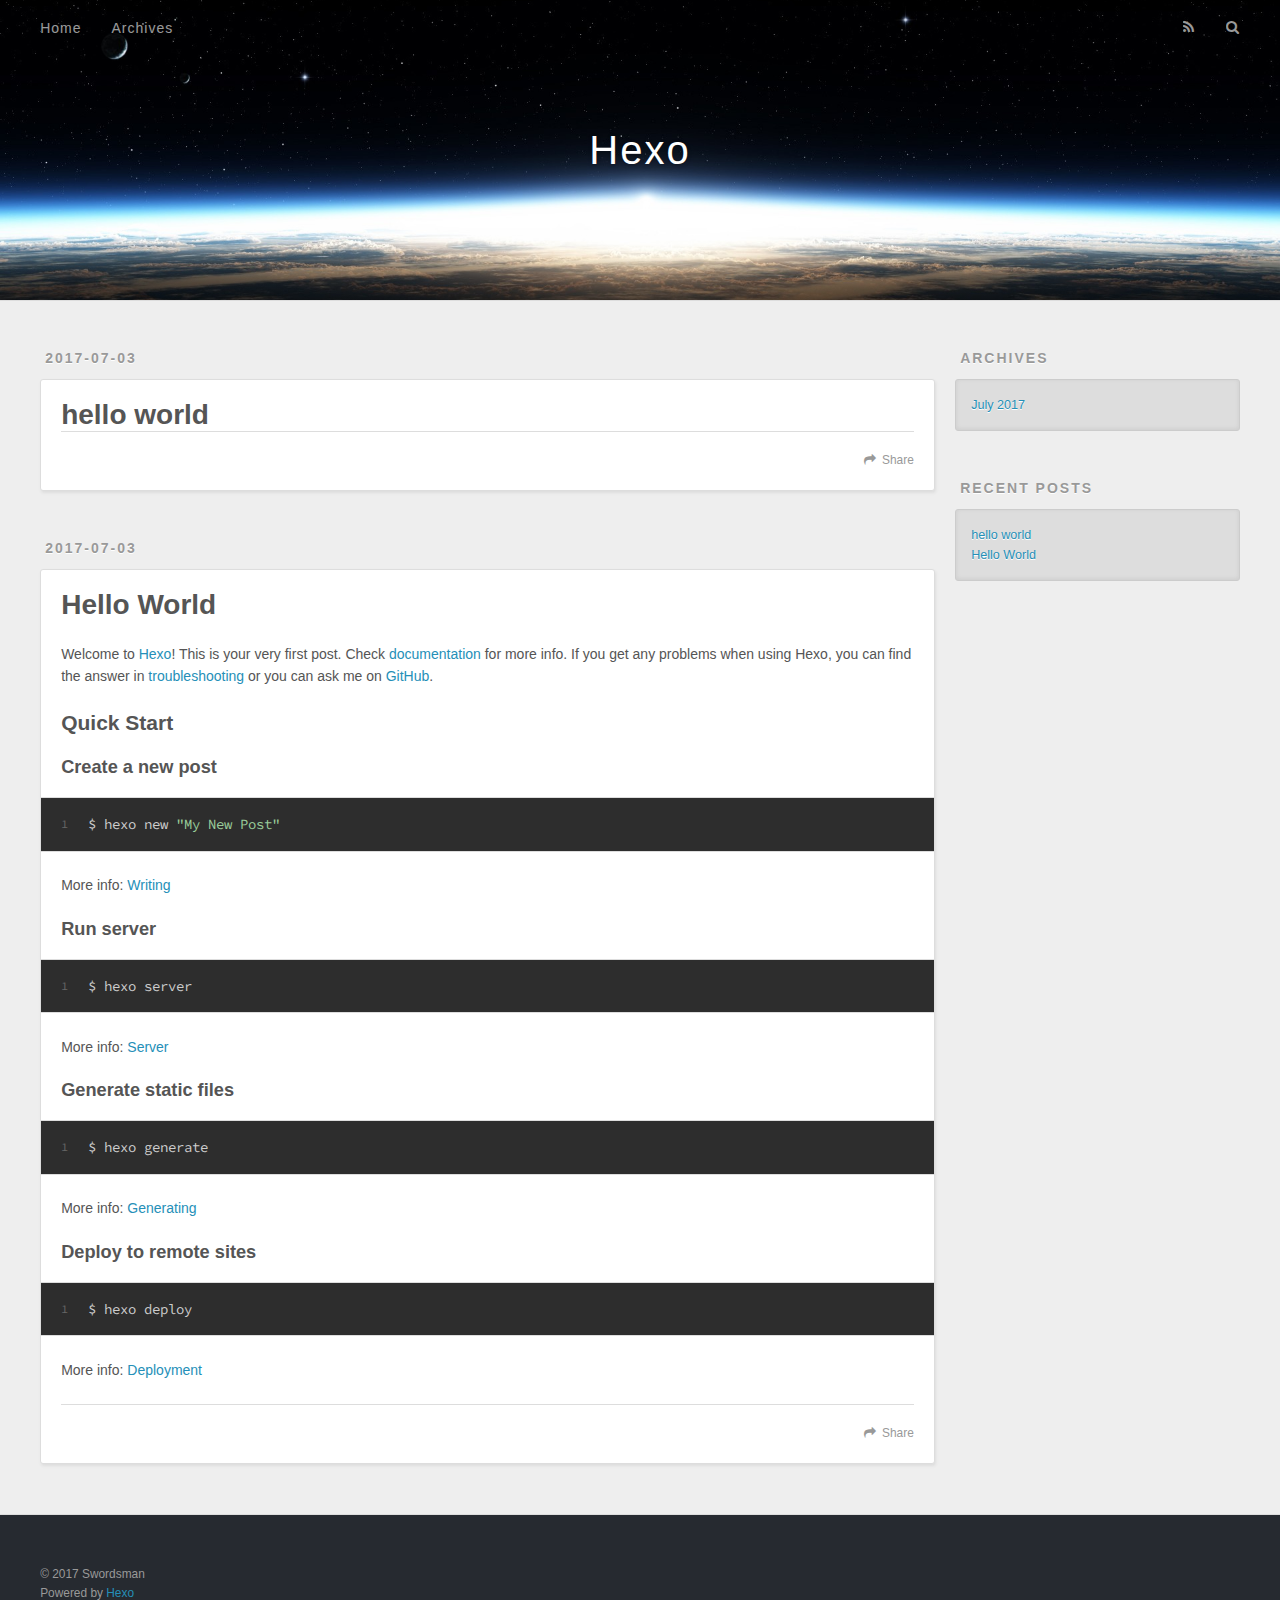
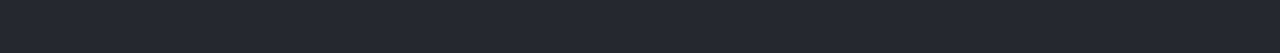
==== index.html @ 57641095 "Site updated: 2017-07-03 12:59:18" ====
<!DOCTYPE html>
<html>
<head>
  <meta charset="utf-8">
  
  <title>Hexo</title>
  <meta name="viewport" content="width=device-width, initial-scale=1, maximum-scale=1">
  <meta property="og:type" content="website">
<meta property="og:title" content="Hexo">
<meta property="og:url" content="http://yoursite.com/index.html">
<meta property="og:site_name" content="Hexo">
<meta name="twitter:card" content="summary">
<meta name="twitter:title" content="Hexo">
  
    <link rel="alternate" href="/atom.xml" title="Hexo" type="application/atom+xml">
  
  
    <link rel="icon" href="/favicon.png">
  
  
    <link href="//fonts.googleapis.com/css?family=Source+Code+Pro" rel="stylesheet" type="text/css">
  
  <link rel="stylesheet" href="/css/style.css">
  

</head>

<body>
  <div id="container">
    <div id="wrap">
      <header id="header">
  <div id="banner"></div>
  <div id="header-outer" class="outer">
    <div id="header-title" class="inner">
      <h1 id="logo-wrap">
        <a href="/" id="logo">Hexo</a>
      </h1>
      
    </div>
    <div id="header-inner" class="inner">
      <nav id="main-nav">
        <a id="main-nav-toggle" class="nav-icon"></a>
        
          <a class="main-nav-link" href="/">Home</a>
        
          <a class="main-nav-link" href="/archives">Archives</a>
        
      </nav>
      <nav id="sub-nav">
        
          <a id="nav-rss-link" class="nav-icon" href="/atom.xml" title="RSS Feed"></a>
        
        <a id="nav-search-btn" class="nav-icon" title="Search"></a>
      </nav>
      <div id="search-form-wrap">
        <form action="//google.com/search" method="get" accept-charset="UTF-8" class="search-form"><input type="search" name="q" class="search-form-input" placeholder="Search"><button type="submit" class="search-form-submit">&#xF002;</button><input type="hidden" name="sitesearch" value="http://yoursite.com"></form>
      </div>
    </div>
  </div>
</header>
      <div class="outer">
        <section id="main">
  
    <article id="post-hello-world-1" class="article article-type-post" itemscope itemprop="blogPost">
  <div class="article-meta">
    <a href="/2017/07/03/hello-world-1/" class="article-date">
  <time datetime="2017-07-03T04:41:06.000Z" itemprop="datePublished">2017-07-03</time>
</a>
    
  </div>
  <div class="article-inner">
    
    
      <header class="article-header">
        
  
    <h1 itemprop="name">
      <a class="article-title" href="/2017/07/03/hello-world-1/">hello world</a>
    </h1>
  

      </header>
    
    <div class="article-entry" itemprop="articleBody">
      
        
      
    </div>
    <footer class="article-footer">
      <a data-url="http://yoursite.com/2017/07/03/hello-world-1/" data-id="cj4nnrji9000148w0uux8le5v" class="article-share-link">Share</a>
      
      
    </footer>
  </div>
  
</article>


  
    <article id="post-hello-world" class="article article-type-post" itemscope itemprop="blogPost">
  <div class="article-meta">
    <a href="/2017/07/03/hello-world/" class="article-date">
  <time datetime="2017-07-03T04:38:51.532Z" itemprop="datePublished">2017-07-03</time>
</a>
    
  </div>
  <div class="article-inner">
    
    
      <header class="article-header">
        
  
    <h1 itemprop="name">
      <a class="article-title" href="/2017/07/03/hello-world/">Hello World</a>
    </h1>
  

      </header>
    
    <div class="article-entry" itemprop="articleBody">
      
        <p>Welcome to <a href="https://hexo.io/" target="_blank" rel="external">Hexo</a>! This is your very first post. Check <a href="https://hexo.io/docs/" target="_blank" rel="external">documentation</a> for more info. If you get any problems when using Hexo, you can find the answer in <a href="https://hexo.io/docs/troubleshooting.html" target="_blank" rel="external">troubleshooting</a> or you can ask me on <a href="https://github.com/hexojs/hexo/issues" target="_blank" rel="external">GitHub</a>.</p>
<h2 id="Quick-Start"><a href="#Quick-Start" class="headerlink" title="Quick Start"></a>Quick Start</h2><h3 id="Create-a-new-post"><a href="#Create-a-new-post" class="headerlink" title="Create a new post"></a>Create a new post</h3><figure class="highlight bash"><table><tr><td class="gutter"><pre><div class="line">1</div></pre></td><td class="code"><pre><div class="line">$ hexo new <span class="string">"My New Post"</span></div></pre></td></tr></table></figure>
<p>More info: <a href="https://hexo.io/docs/writing.html" target="_blank" rel="external">Writing</a></p>
<h3 id="Run-server"><a href="#Run-server" class="headerlink" title="Run server"></a>Run server</h3><figure class="highlight bash"><table><tr><td class="gutter"><pre><div class="line">1</div></pre></td><td class="code"><pre><div class="line">$ hexo server</div></pre></td></tr></table></figure>
<p>More info: <a href="https://hexo.io/docs/server.html" target="_blank" rel="external">Server</a></p>
<h3 id="Generate-static-files"><a href="#Generate-static-files" class="headerlink" title="Generate static files"></a>Generate static files</h3><figure class="highlight bash"><table><tr><td class="gutter"><pre><div class="line">1</div></pre></td><td class="code"><pre><div class="line">$ hexo generate</div></pre></td></tr></table></figure>
<p>More info: <a href="https://hexo.io/docs/generating.html" target="_blank" rel="external">Generating</a></p>
<h3 id="Deploy-to-remote-sites"><a href="#Deploy-to-remote-sites" class="headerlink" title="Deploy to remote sites"></a>Deploy to remote sites</h3><figure class="highlight bash"><table><tr><td class="gutter"><pre><div class="line">1</div></pre></td><td class="code"><pre><div class="line">$ hexo deploy</div></pre></td></tr></table></figure>
<p>More info: <a href="https://hexo.io/docs/deployment.html" target="_blank" rel="external">Deployment</a></p>

      
    </div>
    <footer class="article-footer">
      <a data-url="http://yoursite.com/2017/07/03/hello-world/" data-id="cj4nnrji1000048w0f0qhtyd5" class="article-share-link">Share</a>
      
      
    </footer>
  </div>
  
</article>


  

</section>
        
          <aside id="sidebar">
  
    

  
    

  
    
  
    
  <div class="widget-wrap">
    <h3 class="widget-title">Archives</h3>
    <div class="widget">
      <ul class="archive-list"><li class="archive-list-item"><a class="archive-list-link" href="/archives/2017/07/">July 2017</a></li></ul>
    </div>
  </div>


  
    
  <div class="widget-wrap">
    <h3 class="widget-title">Recent Posts</h3>
    <div class="widget">
      <ul>
        
          <li>
            <a href="/2017/07/03/hello-world-1/">hello world</a>
          </li>
        
          <li>
            <a href="/2017/07/03/hello-world/">Hello World</a>
          </li>
        
      </ul>
    </div>
  </div>

  
</aside>
        
      </div>
      <footer id="footer">
  
  <div class="outer">
    <div id="footer-info" class="inner">
      &copy; 2017 Swordsman<br>
      Powered by <a href="http://hexo.io/" target="_blank">Hexo</a>
    </div>
  </div>
</footer>
    </div>
    <nav id="mobile-nav">
  
    <a href="/" class="mobile-nav-link">Home</a>
  
    <a href="/archives" class="mobile-nav-link">Archives</a>
  
</nav>
    

<script src="//ajax.googleapis.com/ajax/libs/jquery/2.0.3/jquery.min.js"></script>


  <link rel="stylesheet" href="/fancybox/jquery.fancybox.css">
  <script src="/fancybox/jquery.fancybox.pack.js"></script>


<script src="/js/script.js"></script>

  </div>
</body>
</html>
---- css/style.css ----
body {
  width: 100%;
}
body:before,
body:after {
  content: "";
  display: table;
}
body:after {
  clear: both;
}
html,
body,
div,
span,
applet,
object,
iframe,
h1,
h2,
h3,
h4,
h5,
h6,
p,
blockquote,
pre,
a,
abbr,
acronym,
address,
big,
cite,
code,
del,
dfn,
em,
img,
ins,
kbd,
q,
s,
samp,
small,
strike,
strong,
sub,
sup,
tt,
var,
dl,
dt,
dd,
ol,
ul,
li,
fieldset,
form,
label,
legend,
table,
caption,
tbody,
tfoot,
thead,
tr,
th,
td {
  margin: 0;
  padding: 0;
  border: 0;
  outline: 0;
  font-weight: inherit;
  font-style: inherit;
  font-family: inherit;
  font-size: 100%;
  vertical-align: baseline;
}
body {
  line-height: 1;
  color: #000;
  background: #fff;
}
ol,
ul {
  list-style: none;
}
table {
  border-collapse: separate;
  border-spacing: 0;
  vertical-align: middle;
}
caption,
th,
td {
  text-align: left;
  font-weight: normal;
  vertical-align: middle;
}
a img {
  border: none;
}
input,
button {
  margin: 0;
  padding: 0;
}
input::-moz-focus-inner,
button::-moz-focus-inner {
  border: 0;
  padding: 0;
}
@font-face {
  font-family: FontAwesome;
  font-style: normal;
  font-weight: normal;
  src: url("fonts/fontawesome-webfont.eot?v=#4.0.3");
  src: url("fonts/fontawesome-webfont.eot?#iefix&v=#4.0.3") format("embedded-opentype"), url("fonts/fontawesome-webfont.woff?v=#4.0.3") format("woff"), url("fonts/fontawesome-webfont.ttf?v=#4.0.3") format("truetype"), url("fonts/fontawesome-webfont.svg#fontawesomeregular?v=#4.0.3") format("svg");
}
html,
body,
#container {
  height: 100%;
}
body {
  background: #eee;
  font: 14px "Helvetica Neue", Helvetica, Arial, sans-serif;
  -webkit-text-size-adjust: 100%;
}
.outer {
  max-width: 1220px;
  margin: 0 auto;
  padding: 0 20px;
}
.outer:before,
.outer:after {
  content: "";
  display: table;
}
.outer:after {
  clear: both;
}
.inner {
  display: inline;
  float: left;
  width: 98.33333333333333%;
  margin: 0 0.833333333333333%;
}
.left,
.alignleft {
  float: left;
}
.right,
.alignright {
  float: right;
}
.clear {
  clear: both;
}
#container {
  position: relative;
}
.mobile-nav-on {
  overflow: hidden;
}
#wrap {
  height: 100%;
  width: 100%;
  position: absolute;
  top: 0;
  left: 0;
  -webkit-transition: 0.2s ease-out;
  -moz-transition: 0.2s ease-out;
  -ms-transition: 0.2s ease-out;
  transition: 0.2s ease-out;
  z-index: 1;
  background: #eee;
}
.mobile-nav-on #wrap {
  left: 280px;
}
@media screen and (min-width: 768px) {
  #main {
    display: inline;
    float: left;
    width: 73.33333333333333%;
    margin: 0 0.833333333333333%;
  }
}
.article-date,
.article-category-link,
.archive-year,
.widget-title {
  text-decoration: none;
  text-transform: uppercase;
  letter-spacing: 2px;
  color: #999;
  margin-bottom: 1em;
  margin-left: 5px;
  line-height: 1em;
  text-shadow: 0 1px #fff;
  font-weight: bold;
}
.article-inner,
.archive-article-inner {
  background: #fff;
  -webkit-box-shadow: 1px 2px 3px #ddd;
  box-shadow: 1px 2px 3px #ddd;
  border: 1px solid #ddd;
  border-radius: 3px;
}
.article-entry h1,
.widget h1 {
  font-size: 2em;
}
.article-entry h2,
.widget h2 {
  font-size: 1.5em;
}
.article-entry h3,
.widget h3 {
  font-size: 1.3em;
}
.article-entry h4,
.widget h4 {
  font-size: 1.2em;
}
.article-entry h5,
.widget h5 {
  font-size: 1em;
}
.article-entry h6,
.widget h6 {
  font-size: 1em;
  color: #999;
}
.article-entry hr,
.widget hr {
  border: 1px dashed #ddd;
}
.article-entry strong,
.widget strong {
  font-weight: bold;
}
.article-entry em,
.widget em,
.article-entry cite,
.widget cite {
  font-style: italic;
}
.article-entry sup,
.widget sup,
.article-entry sub,
.widget sub {
  font-size: 0.75em;
  line-height: 0;
  position: relative;
  vertical-align: baseline;
}
.article-entry sup,
.widget sup {
  top: -0.5em;
}
.article-entry sub,
.widget sub {
  bottom: -0.2em;
}
.article-entry small,
.widget small {
  font-size: 0.85em;
}
.article-entry acronym,
.widget acronym,
.article-entry abbr,
.widget abbr {
  border-bottom: 1px dotted;
}
.article-entry ul,
.widget ul,
.article-entry ol,
.widget ol,
.article-entry dl,
.widget dl {
  margin: 0 20px;
  line-height: 1.6em;
}
.article-entry ul ul,
.widget ul ul,
.article-entry ol ul,
.widget ol ul,
.article-entry ul ol,
.widget ul ol,
.article-entry ol ol,
.widget ol ol {
  margin-top: 0;
  margin-bottom: 0;
}
.article-entry ul,
.widget ul {
  list-style: disc;
}
.article-entry ol,
.widget ol {
  list-style: decimal;
}
.article-entry dt,
.widget dt {
  font-weight: bold;
}
#header {
  height: 300px;
  position: relative;
  border-bottom: 1px solid #ddd;
}
#header:before,
#header:after {
  content: "";
  position: absolute;
  left: 0;
  right: 0;
  height: 40px;
}
#header:before {
  top: 0;
  background: -webkit-linear-gradient(rgba(0,0,0,0.2), transparent);
  background: -moz-linear-gradient(rgba(0,0,0,0.2), transparent);
  background: -ms-linear-gradient(rgba(0,0,0,0.2), transparent);
  background: linear-gradient(rgba(0,0,0,0.2), transparent);
}
#header:after {
  bottom: 0;
  background: -webkit-linear-gradient(transparent, rgba(0,0,0,0.2));
  background: -moz-linear-gradient(transparent, rgba(0,0,0,0.2));
  background: -ms-linear-gradient(transparent, rgba(0,0,0,0.2));
  background: linear-gradient(transparent, rgba(0,0,0,0.2));
}
#header-outer {
  height: 100%;
  position: relative;
}
#header-inner {
  position: relative;
  overflow: hidden;
}
#banner {
  position: absolute;
  top: 0;
  left: 0;
  width: 100%;
  height: 100%;
  background: url("images/banner.jpg") center #000;
  -webkit-background-size: cover;
  -moz-background-size: cover;
  background-size: cover;
  z-index: -1;
}
#header-title {
  text-align: center;
  height: 40px;
  position: absolute;
  top: 50%;
  left: 0;
  margin-top: -20px;
}
#logo,
#subtitle {
  text-decoration: none;
  color: #fff;
  font-weight: 300;
  text-shadow: 0 1px 4px rgba(0,0,0,0.3);
}
#logo {
  font-size: 40px;
  line-height: 40px;
  letter-spacing: 2px;
}
#subtitle {
  font-size: 16px;
  line-height: 16px;
  letter-spacing: 1px;
}
#subtitle-wrap {
  margin-top: 16px;
}
#main-nav {
  float: left;
  margin-left: -15px;
}
.nav-icon,
.main-nav-link {
  float: left;
  color: #fff;
  opacity: 0.6;
  text-decoration: none;
  text-shadow: 0 1px rgba(0,0,0,0.2);
  -webkit-transition: opacity 0.2s;
  -moz-transition: opacity 0.2s;
  -ms-transition: opacity 0.2s;
  transition: opacity 0.2s;
  display: block;
  padding: 20px 15px;
}
.nav-icon:hover,
.main-nav-link:hover {
  opacity: 1;
}
.nav-icon {
  font-family: FontAwesome;
  text-align: center;
  font-size: 14px;
  width: 14px;
  height: 14px;
  padding: 20px 15px;
  position: relative;
  cursor: pointer;
}
.main-nav-link {
  font-weight: 300;
  letter-spacing: 1px;
}
@media screen and (max-width: 479px) {
  .main-nav-link {
    display: none;
  }
}
#main-nav-toggle {
  display: none;
}
#main-nav-toggle:before {
  content: "\f0c9";
}
@media screen and (max-width: 479px) {
  #main-nav-toggle {
    display: block;
  }
}
#sub-nav {
  float: right;
  margin-right: -15px;
}
#nav-rss-link:before {
  content: "\f09e";
}
#nav-search-btn:before {
  content: "\f002";
}
#search-form-wrap {
  position: absolute;
  top: 15px;
  width: 150px;
  height: 30px;
  right: -150px;
  opacity: 0;
  -webkit-transition: 0.2s ease-out;
  -moz-transition: 0.2s ease-out;
  -ms-transition: 0.2s ease-out;
  transition: 0.2s ease-out;
}
#search-form-wrap.on {
  opacity: 1;
  right: 0;
}
@media screen and (max-width: 479px) {
  #search-form-wrap {
    width: 100%;
    right: -100%;
  }
}
.search-form {
  position: absolute;
  top: 0;
  left: 0;
  right: 0;
  background: #fff;
  padding: 5px 15px;
  border-radius: 15px;
  -webkit-box-shadow: 0 0 10px rgba(0,0,0,0.3);
  box-shadow: 0 0 10px rgba(0,0,0,0.3);
}
.search-form-input {
  border: none;
  background: none;
  color: #555;
  width: 100%;
  font: 13px "Helvetica Neue", Helvetica, Arial, sans-serif;
  outline: none;
}
.search-form-input::-webkit-search-results-decoration,
.search-form-input::-webkit-search-cancel-button {
  -webkit-appearance: none;
}
.search-form-submit {
  position: absolute;
  top: 50%;
  right: 10px;
  margin-top: -7px;
  font: 13px FontAwesome;
  border: none;
  background: none;
  color: #bbb;
  cursor: pointer;
}
.search-form-submit:hover,
.search-form-submit:focus {
  color: #777;
}
.article {
  margin: 50px 0;
}
.article-inner {
  overflow: hidden;
}
.article-meta:before,
.article-meta:after {
  content: "";
  display: table;
}
.article-meta:after {
  clear: both;
}
.article-date {
  float: left;
}
.article-category {
  float: left;
  line-height: 1em;
  color: #ccc;
  text-shadow: 0 1px #fff;
  margin-left: 8px;
}
.article-category:before {
  content: "\2022";
}
.article-category-link {
  margin: 0 12px 1em;
}
.article-header {
  padding: 20px 20px 0;
}
.article-title {
  text-decoration: none;
  font-size: 2em;
  font-weight: bold;
  color: #555;
  line-height: 1.1em;
  -webkit-transition: color 0.2s;
  -moz-transition: color 0.2s;
  -ms-transition: color 0.2s;
  transition: color 0.2s;
}
a.article-title:hover {
  color: #258fb8;
}
.article-entry {
  color: #555;
  padding: 0 20px;
}
.article-entry:before,
.article-entry:after {
  content: "";
  display: table;
}
.article-entry:after {
  clear: both;
}
.article-entry p,
.article-entry table {
  line-height: 1.6em;
  margin: 1.6em 0;
}
.article-entry h1,
.article-entry h2,
.article-entry h3,
.article-entry h4,
.article-entry h5,
.article-entry h6 {
  font-weight: bold;
}
.article-entry h1,
.article-entry h2,
.article-entry h3,
.article-entry h4,
.article-entry h5,
.article-entry h6 {
  line-height: 1.1em;
  margin: 1.1em 0;
}
.article-entry a {
  color: #258fb8;
  text-decoration: none;
}
.article-entry a:hover {
  text-decoration: underline;
}
.article-entry ul,
.article-entry ol,
.article-entry dl {
  margin-top: 1.6em;
  margin-bottom: 1.6em;
}
.article-entry img,
.article-entry video {
  max-width: 100%;
  height: auto;
  display: block;
  margin: auto;
}
.article-entry iframe {
  border: none;
}
.article-entry table {
  width: 100%;
  border-collapse: collapse;
  border-spacing: 0;
}
.article-entry th {
  font-weight: bold;
  border-bottom: 3px solid #ddd;
  padding-bottom: 0.5em;
}
.article-entry td {
  border-bottom: 1px solid #ddd;
  padding: 10px 0;
}
.article-entry blockquote {
  font-family: Georgia, "Times New Roman", serif;
  font-size: 1.4em;
  margin: 1.6em 20px;
  text-align: center;
}
.article-entry blockquote footer {
  font-size: 14px;
  margin: 1.6em 0;
  font-family: "Helvetica Neue", Helvetica, Arial, sans-serif;
}
.article-entry blockquote footer cite:before {
  content: "—";
  padding: 0 0.5em;
}
.article-entry .pullquote {
  text-align: left;
  width: 45%;
  margin: 0;
}
.article-entry .pullquote.left {
  margin-left: 0.5em;
  margin-right: 1em;
}
.article-entry .pullquote.right {
  margin-right: 0.5em;
  margin-left: 1em;
}
.article-entry .caption {
  color: #999;
  display: block;
  font-size: 0.9em;
  margin-top: 0.5em;
  position: relative;
  text-align: center;
}
.article-entry .video-container {
  position: relative;
  padding-top: 56.25%;
  height: 0;
  overflow: hidden;
}
.article-entry .video-container iframe,
.article-entry .video-container object,
.article-entry .video-container embed {
  position: absolute;
  top: 0;
  left: 0;
  width: 100%;
  height: 100%;
  margin-top: 0;
}
.article-more-link a {
  display: inline-block;
  line-height: 1em;
  padding: 6px 15px;
  border-radius: 15px;
  background: #eee;
  color: #999;
  text-shadow: 0 1px #fff;
  text-decoration: none;
}
.article-more-link a:hover {
  background: #258fb8;
  color: #fff;
  text-decoration: none;
  text-shadow: 0 1px #1e7293;
}
.article-footer {
  font-size: 0.85em;
  line-height: 1.6em;
  border-top: 1px solid #ddd;
  padding-top: 1.6em;
  margin: 0 20px 20px;
}
.article-footer:before,
.article-footer:after {
  content: "";
  display: table;
}
.article-footer:after {
  clear: both;
}
.article-footer a {
  color: #999;
  text-decoration: none;
}
.article-footer a:hover {
  color: #555;
}
.article-tag-list-item {
  float: left;
  margin-right: 10px;
}
.article-tag-list-link:before {
  content: "#";
}
.article-comment-link {
  float: right;
}
.article-comment-link:before {
  content: "\f075";
  font-family: FontAwesome;
  padding-right: 8px;
}
.article-share-link {
  cursor: pointer;
  float: right;
  margin-left: 20px;
}
.article-share-link:before {
  content: "\f064";
  font-family: FontAwesome;
  padding-right: 6px;
}
#article-nav {
  position: relative;
}
#article-nav:before,
#article-nav:after {
  content: "";
  display: table;
}
#article-nav:after {
  clear: both;
}
@media screen and (min-width: 768px) {
  #article-nav {
    margin: 50px 0;
  }
  #article-nav:before {
    width: 8px;
    height: 8px;
    position: absolute;
    top: 50%;
    left: 50%;
    margin-top: -4px;
    margin-left: -4px;
    content: "";
    border-radius: 50%;
    background: #ddd;
    -webkit-box-shadow: 0 1px 2px #fff;
    box-shadow: 0 1px 2px #fff;
  }
}
.article-nav-link-wrap {
  text-decoration: none;
  text-shadow: 0 1px #fff;
  color: #999;
  -webkit-box-sizing: border-box;
  -moz-box-sizing: border-box;
  box-sizing: border-box;
  margin-top: 50px;
  text-align: center;
  display: block;
}
.article-nav-link-wrap:hover {
  color: #555;
}
@media screen and (min-width: 768px) {
  .article-nav-link-wrap {
    width: 50%;
    margin-top: 0;
  }
}
@media screen and (min-width: 768px) {
  #article-nav-newer {
    float: left;
    text-align: right;
    padding-right: 20px;
  }
}
@media screen and (min-width: 768px) {
  #article-nav-older {
    float: right;
    text-align: left;
    padding-left: 20px;
  }
}
.article-nav-caption {
  text-transform: uppercase;
  letter-spacing: 2px;
  color: #ddd;
  line-height: 1em;
  font-weight: bold;
}
#article-nav-newer .article-nav-caption {
  margin-right: -2px;
}
.article-nav-title {
  font-size: 0.85em;
  line-height: 1.6em;
  margin-top: 0.5em;
}
.article-share-box {
  position: absolute;
  display: none;
  background: #fff;
  -webkit-box-shadow: 1px 2px 10px rgba(0,0,0,0.2);
  box-shadow: 1px 2px 10px rgba(0,0,0,0.2);
  border-radius: 3px;
  margin-left: -145px;
  overflow: hidden;
  z-index: 1;
}
.article-share-box.on {
  display: block;
}
.article-share-input {
  width: 100%;
  background: none;
  -webkit-box-sizing: border-box;
  -moz-box-sizing: border-box;
  box-sizing: border-box;
  font: 14px "Helvetica Neue", Helvetica, Arial, sans-serif;
  padding: 0 15px;
  color: #555;
  outline: none;
  border: 1px solid #ddd;
  border-radius: 3px 3px 0 0;
  height: 36px;
  line-height: 36px;
}
.article-share-links {
  background: #eee;
}
.article-share-links:before,
.article-share-links:after {
  content: "";
  display: table;
}
.article-share-links:after {
  clear: both;
}
.article-share-twitter,
.article-share-facebook,
.article-share-pinterest,
.article-share-google {
  width: 50px;
  height: 36px;
  display: block;
  float: left;
  position: relative;
  color: #999;
  text-shadow: 0 1px #fff;
}
.article-share-twitter:before,
.article-share-facebook:before,
.article-share-pinterest:before,
.article-share-google:before {
  font-size: 20px;
  font-family: FontAwesome;
  width: 20px;
  height: 20px;
  position: absolute;
  top: 50%;
  left: 50%;
  margin-top: -10px;
  margin-left: -10px;
  text-align: center;
}
.article-share-twitter:hover,
.article-share-facebook:hover,
.article-share-pinterest:hover,
.article-share-google:hover {
  color: #fff;
}
.article-share-twitter:before {
  content: "\f099";
}
.article-share-twitter:hover {
  background: #00aced;
  text-shadow: 0 1px #008abe;
}
.article-share-facebook:before {
  content: "\f09a";
}
.article-share-facebook:hover {
  background: #3b5998;
  text-shadow: 0 1px #2f477a;
}
.article-share-pinterest:before {
  content: "\f0d2";
}
.article-share-pinterest:hover {
  background: #cb2027;
  text-shadow: 0 1px #a21a1f;
}
.article-share-google:before {
  content: "\f0d5";
}
.article-share-google:hover {
  background: #dd4b39;
  text-shadow: 0 1px #be3221;
}
.article-gallery {
  background: #000;
  position: relative;
}
.article-gallery-photos {
  position: relative;
  overflow: hidden;
}
.article-gallery-img {
  display: none;
  max-width: 100%;
}
.article-gallery-img:first-child {
  display: block;
}
.article-gallery-img.loaded {
  position: absolute;
  display: block;
}
.article-gallery-img img {
  display: block;
  max-width: 100%;
  margin: 0 auto;
}
#comments {
  background: #fff;
  -webkit-box-shadow: 1px 2px 3px #ddd;
  box-shadow: 1px 2px 3px #ddd;
  padding: 20px;
  border: 1px solid #ddd;
  border-radius: 3px;
  margin: 50px 0;
}
#comments a {
  color: #258fb8;
}
.archives-wrap {
  margin: 50px 0;
}
.archives:before,
.archives:after {
  content: "";
  display: table;
}
.archives:after {
  clear: both;
}
.archive-year-wrap {
  margin-bottom: 1em;
}
.archives {
  -webkit-column-gap: 10px;
  -moz-column-gap: 10px;
  column-gap: 10px;
}
@media screen and (min-width: 480px) and (max-width: 767px) {
  .archives {
    -webkit-column-count: 2;
    -moz-column-count: 2;
    column-count: 2;
  }
}
@media screen and (min-width: 768px) {
  .archives {
    -webkit-column-count: 3;
    -moz-column-count: 3;
    column-count: 3;
  }
}
.archive-article {
  -webkit-column-break-inside: avoid;
  page-break-inside: avoid;
  overflow: hidden;
  break-inside: avoid-column;
}
.archive-article-inner {
  padding: 10px;
  margin-bottom: 15px;
}
.archive-article-title {
  text-decoration: none;
  font-weight: bold;
  color: #555;
  -webkit-transition: color 0.2s;
  -moz-transition: color 0.2s;
  -ms-transition: color 0.2s;
  transition: color 0.2s;
  line-height: 1.6em;
}
.archive-article-title:hover {
  color: #258fb8;
}
.archive-article-footer {
  margin-top: 1em;
}
.archive-article-date {
  color: #999;
  text-decoration: none;
  font-size: 0.85em;
  line-height: 1em;
  margin-bottom: 0.5em;
  display: block;
}
#page-nav {
  margin: 50px auto;
  background: #fff;
  -webkit-box-shadow: 1px 2px 3px #ddd;
  box-shadow: 1px 2px 3px #ddd;
  border: 1px solid #ddd;
  border-radius: 3px;
  text-align: center;
  color: #999;
  overflow: hidden;
}
#page-nav:before,
#page-nav:after {
  content: "";
  display: table;
}
#page-nav:after {
  clear: both;
}
#page-nav a,
#page-nav span {
  padding: 10px 20px;
  line-height: 1;
  height: 2ex;
}
#page-nav a {
  color: #999;
  text-decoration: none;
}
#page-nav a:hover {
  background: #999;
  color: #fff;
}
#page-nav .prev {
  float: left;
}
#page-nav .next {
  float: right;
}
#page-nav .page-number {
  display: inline-block;
}
@media screen and (max-width: 479px) {
  #page-nav .page-number {
    display: none;
  }
}
#page-nav .current {
  color: #555;
  font-weight: bold;
}
#page-nav .space {
  color: #ddd;
}
#footer {
  background: #262a30;
  padding: 50px 0;
  border-top: 1px solid #ddd;
  color: #999;
}
#footer a {
  color: #258fb8;
  text-decoration: none;
}
#footer a:hover {
  text-decoration: underline;
}
#footer-info {
  line-height: 1.6em;
  font-size: 0.85em;
}
.article-entry pre,
.article-entry .highlight {
  background: #2d2d2d;
  margin: 0 -20px;
  padding: 15px 20px;
  border-style: solid;
  border-color: #ddd;
  border-width: 1px 0;
  overflow: auto;
  color: #ccc;
  line-height: 22.400000000000002px;
}
.article-entry .highlight .gutter pre,
.article-entry .gist .gist-file .gist-data .line-numbers {
  color: #666;
  font-size: 0.85em;
}
.article-entry pre,
.article-entry code {
  font-family: "Source Code Pro", Consolas, Monaco, Menlo, Consolas, monospace;
}
.article-entry code {
  background: #eee;
  text-shadow: 0 1px #fff;
  padding: 0 0.3em;
}
.article-entry pre code {
  background: none;
  text-shadow: none;
  padding: 0;
}
.article-entry .highlight pre {
  border: none;
  margin: 0;
  padding: 0;
}
.article-entry .highlight table {
  margin: 0;
  width: auto;
}
.article-entry .highlight td {
  border: none;
  padding: 0;
}
.article-entry .highlight figcaption {
  font-size: 0.85em;
  color: #999;
  line-height: 1em;
  margin-bottom: 1em;
}
.article-entry .highlight figcaption:before,
.article-entry .highlight figcaption:after {
  content: "";
  display: table;
}
.article-entry .highlight figcaption:after {
  clear: both;
}
.article-entry .highlight figcaption a {
  float: right;
}
.article-entry .highlight .gutter pre {
  text-align: right;
  padding-right: 20px;
}
.article-entry .highlight .line {
  height: 22.400000000000002px;
}
.article-entry .highlight .line.marked {
  background: #515151;
}
.article-entry .gist {
  margin: 0 -20px;
  border-style: solid;
  border-color: #ddd;
  border-width: 1px 0;
  background: #2d2d2d;
  padding: 15px 20px 15px 0;
}
.article-entry .gist .gist-file {
  border: none;
  font-family: "Source Code Pro", Consolas, Monaco, Menlo, Consolas, monospace;
  margin: 0;
}
.article-entry .gist .gist-file .gist-data {
  background: none;
  border: none;
}
.article-entry .gist .gist-file .gist-data .line-numbers {
  background: none;
  border: none;
  padding: 0 20px 0 0;
}
.article-entry .gist .gist-file .gist-data .line-data {
  padding: 0 !important;
}
.article-entry .gist .gist-file .highlight {
  margin: 0;
  padding: 0;
  border: none;
}
.article-entry .gist .gist-file .gist-meta {
  background: #2d2d2d;
  color: #999;
  font: 0.85em "Helvetica Neue", Helvetica, Arial, sans-serif;
  text-shadow: 0 0;
  padding: 0;
  margin-top: 1em;
  margin-left: 20px;
}
.article-entry .gist .gist-file .gist-meta a {
  color: #258fb8;
  font-weight: normal;
}
.article-entry .gist .gist-file .gist-meta a:hover {
  text-decoration: underline;
}
pre .comment,
pre .title {
  color: #999;
}
pre .variable,
pre .attribute,
pre .tag,
pre .regexp,
pre .ruby .constant,
pre .xml .tag .title,
pre .xml .pi,
pre .xml .doctype,
pre .html .doctype,
pre .css .id,
pre .css .class,
pre .css .pseudo {
  color: #f2777a;
}
pre .number,
pre .preprocessor,
pre .built_in,
pre .literal,
pre .params,
pre .constant {
  color: #f99157;
}
pre .class,
pre .ruby .class .title,
pre .css .rules .attribute {
  color: #9c9;
}
pre .string,
pre .value,
pre .inheritance,
pre .header,
pre .ruby .symbol,
pre .xml .cdata {
  color: #9c9;
}
pre .css .hexcolor {
  color: #6cc;
}
pre .function,
pre .python .decorator,
pre .python .title,
pre .ruby .function .title,
pre .ruby .title .keyword,
pre .perl .sub,
pre .javascript .title,
pre .coffeescript .title {
  color: #69c;
}
pre .keyword,
pre .javascript .function {
  color: #c9c;
}
@media screen and (max-width: 479px) {
  #mobile-nav {
    position: absolute;
    top: 0;
    left: 0;
    width: 280px;
    height: 100%;
    background: #191919;
    border-right: 1px solid #fff;
  }
}
@media screen and (max-width: 479px) {
  .mobile-nav-link {
    display: block;
    color: #999;
    text-decoration: none;
    padding: 15px 20px;
    font-weight: bold;
  }
  .mobile-nav-link:hover {
    color: #fff;
  }
}
@media screen and (min-width: 768px) {
  #sidebar {
    display: inline;
    float: left;
    width: 23.333333333333332%;
    margin: 0 0.833333333333333%;
  }
}
.widget-wrap {
  margin: 50px 0;
}
.widget {
  color: #777;
  text-shadow: 0 1px #fff;
  background: #ddd;
  -webkit-box-shadow: 0 -1px 4px #ccc inset;
  box-shadow: 0 -1px 4px #ccc inset;
  border: 1px solid #ccc;
  padding: 15px;
  border-radius: 3px;
}
.widget a {
  color: #258fb8;
  text-decoration: none;
}
.widget a:hover {
  text-decoration: underline;
}
.widget ul ul,
.widget ol ul,
.widget dl ul,
.widget ul ol,
.widget ol ol,
.widget dl ol,
.widget ul dl,
.widget ol dl,
.widget dl dl {
  margin-left: 15px;
  list-style: disc;
}
.widget {
  line-height: 1.6em;
  word-wrap: break-word;
  font-size: 0.9em;
}
.widget ul,
.widget ol {
  list-style: none;
  margin: 0;
}
.widget ul ul,
.widget ol ul,
.widget ul ol,
.widget ol ol {
  margin: 0 20px;
}
.widget ul ul,
.widget ol ul {
  list-style: disc;
}
.widget ul ol,
.widget ol ol {
  list-style: decimal;
}
.category-list-count,
.tag-list-count,
.archive-list-count {
  padding-left: 5px;
  color: #999;
  font-size: 0.85em;
}
.category-list-count:before,
.tag-list-count:before,
.archive-list-count:before {
  content: "(";
}
.category-list-count:after,
.tag-list-count:after,
.archive-list-count:after {
  content: ")";
}
.tagcloud a {
  margin-right: 5px;
  display: inline-block;
}
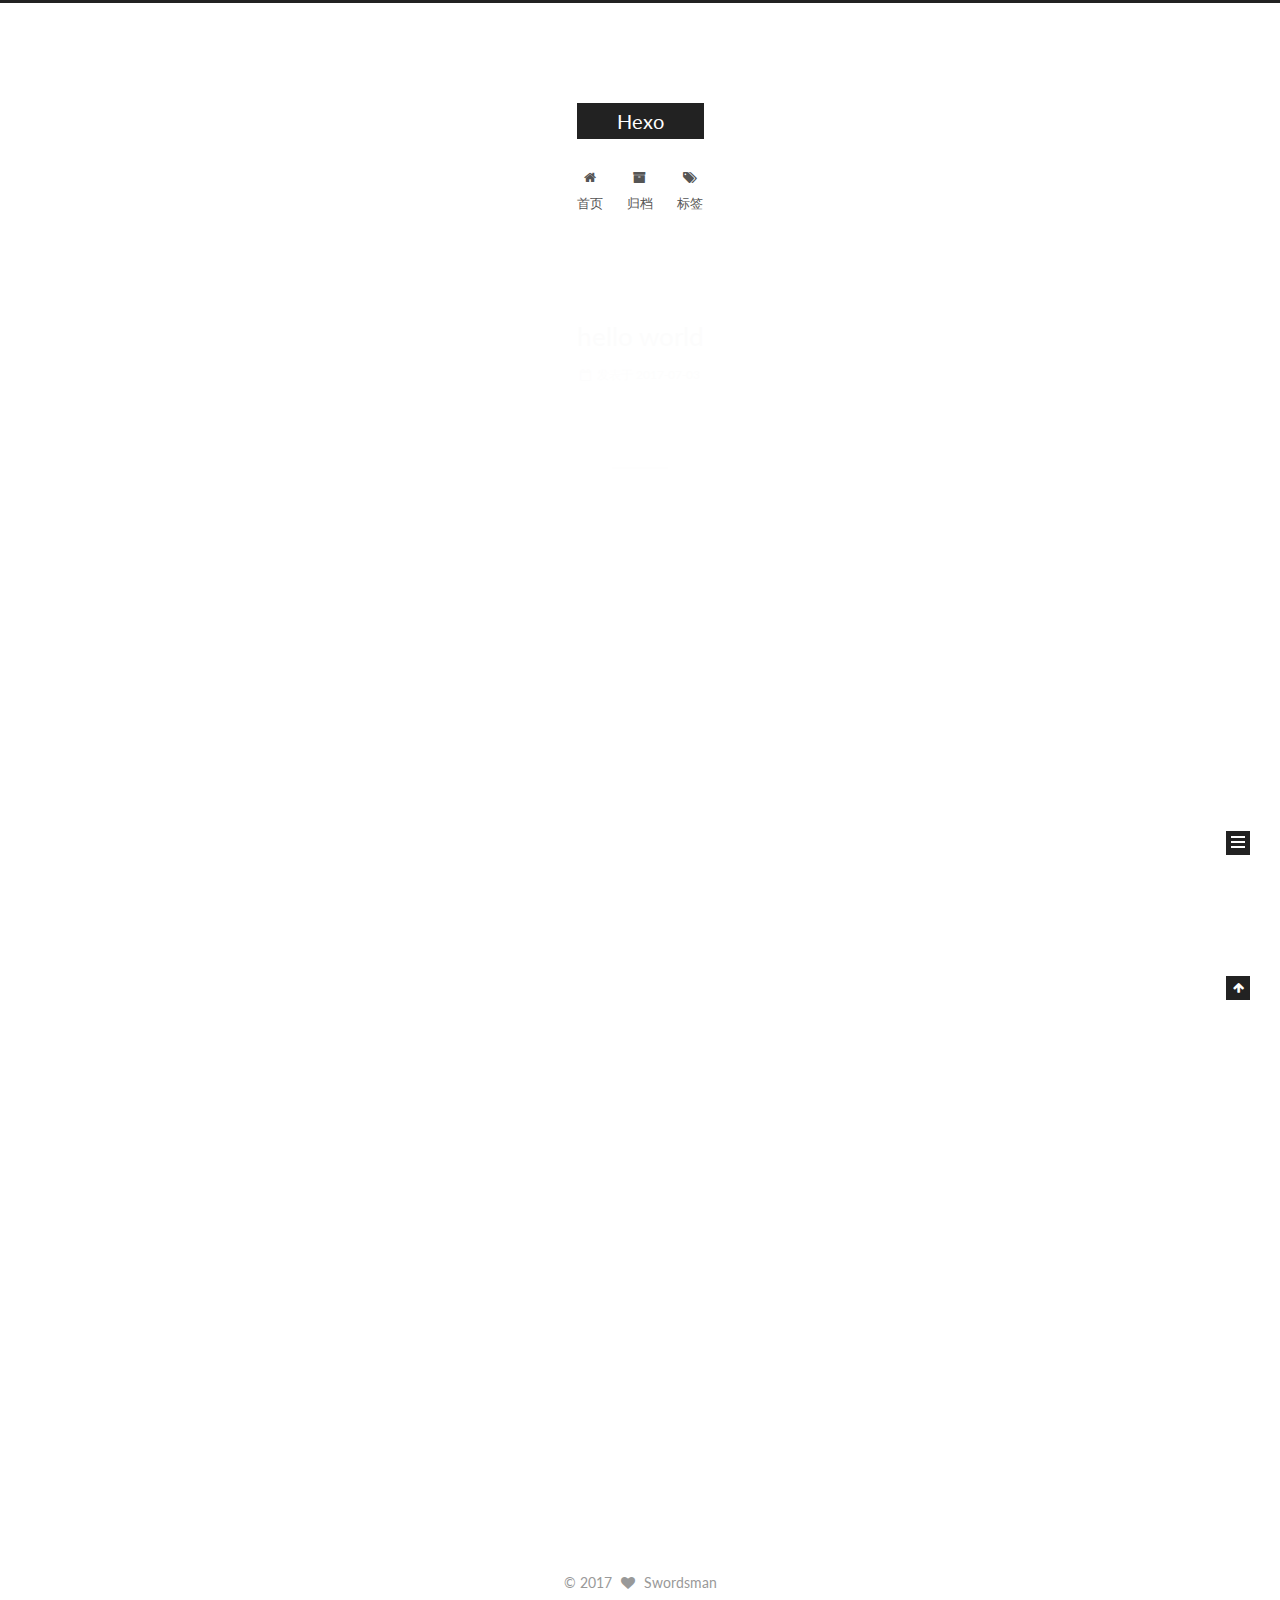
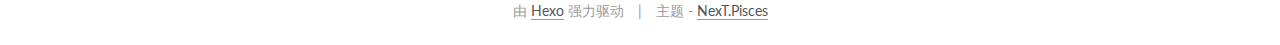
==== commit bcfe4e1b: "Site updated: 2017-07-03 23:15:12" ====
--- a/index.html
+++ b/index.html
@@ -1,125 +1,441 @@
-<!DOCTYPE html>
-<html>
+<!doctype html>
+
+
+
+  
+
+
+<html class="theme-next pisces use-motion" lang="zh-Hans">
 <head>
-  <meta charset="utf-8">
-  
-  <title>Hexo</title>
-  <meta name="viewport" content="width=device-width, initial-scale=1, maximum-scale=1">
-  <meta property="og:type" content="website">
+  <meta charset="UTF-8"/>
+<meta http-equiv="X-UA-Compatible" content="IE=edge" />
+<meta name="viewport" content="width=device-width, initial-scale=1, maximum-scale=1"/>
+
+
+
+
+
+
+
+
+
+<meta http-equiv="Cache-Control" content="no-transform" />
+<meta http-equiv="Cache-Control" content="no-siteapp" />
+
+
+
+
+
+
+
+
+
+
+
+
+
+
+
+  
+  
+  <link href="/lib/fancybox/source/jquery.fancybox.css?v=2.1.5" rel="stylesheet" type="text/css" />
+
+
+
+
+  
+  
+  
+  
+
+  
+    
+    
+  
+
+  
+
+  
+
+  
+
+  
+
+  
+    
+    
+    <link href="//fonts.googleapis.com/css?family=Lato:300,300italic,400,400italic,700,700italic&subset=latin,latin-ext" rel="stylesheet" type="text/css">
+  
+
+
+
+
+
+
+<link href="/lib/font-awesome/css/font-awesome.min.css?v=4.6.2" rel="stylesheet" type="text/css" />
+
+<link href="/css/main.css?v=5.1.1" rel="stylesheet" type="text/css" />
+
+
+  <meta name="keywords" content="Hexo, NexT" />
+
+
+
+
+
+
+
+
+  <link rel="shortcut icon" type="image/x-icon" href="/favicon.ico?v=5.1.1" />
+
+
+
+
+
+
+<meta name="description" content="一剑西来，天外飞仙">
+<meta property="og:type" content="website">
 <meta property="og:title" content="Hexo">
 <meta property="og:url" content="http://yoursite.com/index.html">
 <meta property="og:site_name" content="Hexo">
+<meta property="og:description" content="一剑西来，天外飞仙">
 <meta name="twitter:card" content="summary">
 <meta name="twitter:title" content="Hexo">
-  
-    <link rel="alternate" href="/atom.xml" title="Hexo" type="application/atom+xml">
-  
-  
-    <link rel="icon" href="/favicon.png">
-  
-  
-    <link href="//fonts.googleapis.com/css?family=Source+Code+Pro" rel="stylesheet" type="text/css">
-  
-  <link rel="stylesheet" href="/css/style.css">
-  
+<meta name="twitter:description" content="一剑西来，天外飞仙">
+
+
+
+<script type="text/javascript" id="hexo.configurations">
+  var NexT = window.NexT || {};
+  var CONFIG = {
+    root: '/',
+    scheme: 'Pisces',
+    sidebar: {"position":"left","display":"post","offset":12,"offset_float":0,"b2t":false,"scrollpercent":false},
+    fancybox: true,
+    motion: true,
+    duoshuo: {
+      userId: '0',
+      author: '博主'
+    },
+    algolia: {
+      applicationID: '',
+      apiKey: '',
+      indexName: '',
+      hits: {"per_page":10},
+      labels: {"input_placeholder":"Search for Posts","hits_empty":"We didn't find any results for the search: ${query}","hits_stats":"${hits} results found in ${time} ms"}
+    }
+  };
+</script>
+
+
+
+  <link rel="canonical" href="http://yoursite.com/"/>
+
+
+
+
+
+  <title>Hexo</title>
+  
+
+
+
+
+
+
+
+
+
+
+
+
+
 
 </head>
 
-<body>
-  <div id="container">
-    <div id="wrap">
-      <header id="header">
-  <div id="banner"></div>
-  <div id="header-outer" class="outer">
-    <div id="header-title" class="inner">
-      <h1 id="logo-wrap">
-        <a href="/" id="logo">Hexo</a>
-      </h1>
-      
-    </div>
-    <div id="header-inner" class="inner">
-      <nav id="main-nav">
-        <a id="main-nav-toggle" class="nav-icon"></a>
-        
-          <a class="main-nav-link" href="/">Home</a>
-        
-          <a class="main-nav-link" href="/archives">Archives</a>
-        
-      </nav>
-      <nav id="sub-nav">
-        
-          <a id="nav-rss-link" class="nav-icon" href="/atom.xml" title="RSS Feed"></a>
-        
-        <a id="nav-search-btn" class="nav-icon" title="Search"></a>
-      </nav>
-      <div id="search-form-wrap">
-        <form action="//google.com/search" method="get" accept-charset="UTF-8" class="search-form"><input type="search" name="q" class="search-form-input" placeholder="Search"><button type="submit" class="search-form-submit">&#xF002;</button><input type="hidden" name="sitesearch" value="http://yoursite.com"></form>
-      </div>
-    </div>
+<body itemscope itemtype="http://schema.org/WebPage" lang="zh-Hans">
+
+  
+  
+    
+  
+
+  <div class="container sidebar-position-left 
+   page-home 
+ ">
+    <div class="headband"></div>
+
+    <header id="header" class="header" itemscope itemtype="http://schema.org/WPHeader">
+      <div class="header-inner"><div class="site-brand-wrapper">
+  <div class="site-meta ">
+    
+
+    <div class="custom-logo-site-title">
+      <a href="/"  class="brand" rel="start">
+        <span class="logo-line-before"><i></i></span>
+        <span class="site-title">Hexo</span>
+        <span class="logo-line-after"><i></i></span>
+      </a>
+    </div>
+      
+        <p class="site-subtitle"></p>
+      
   </div>
-</header>
-      <div class="outer">
-        <section id="main">
-  
-    <article id="post-hello-world-1" class="article article-type-post" itemscope itemprop="blogPost">
-  <div class="article-meta">
-    <a href="/2017/07/03/hello-world-1/" class="article-date">
-  <time datetime="2017-07-03T04:41:06.000Z" itemprop="datePublished">2017-07-03</time>
-</a>
-    
+
+  <div class="site-nav-toggle">
+    <button>
+      <span class="btn-bar"></span>
+      <span class="btn-bar"></span>
+      <span class="btn-bar"></span>
+    </button>
   </div>
-  <div class="article-inner">
-    
-    
-      <header class="article-header">
-        
-  
-    <h1 itemprop="name">
-      <a class="article-title" href="/2017/07/03/hello-world-1/">hello world</a>
-    </h1>
-  
-
+</div>
+
+<nav class="site-nav">
+  
+
+  
+    <ul id="menu" class="menu">
+      
+        
+        <li class="menu-item menu-item-home">
+          <a href="/" rel="section">
+            
+              <i class="menu-item-icon fa fa-fw fa-home"></i> <br />
+            
+            首页
+          </a>
+        </li>
+      
+        
+        <li class="menu-item menu-item-archives">
+          <a href="/archives/" rel="section">
+            
+              <i class="menu-item-icon fa fa-fw fa-archive"></i> <br />
+            
+            归档
+          </a>
+        </li>
+      
+        
+        <li class="menu-item menu-item-tags">
+          <a href="/tags/" rel="section">
+            
+              <i class="menu-item-icon fa fa-fw fa-tags"></i> <br />
+            
+            标签
+          </a>
+        </li>
+      
+
+      
+    </ul>
+  
+
+  
+</nav>
+
+
+
+ </div>
+    </header>
+
+    <main id="main" class="main">
+      <div class="main-inner">
+        <div class="content-wrap">
+          <div id="content" class="content">
+            
+  <section id="posts" class="posts-expand">
+    
+      
+
+  
+
+  
+  
+  
+
+  <article class="post post-type-normal " itemscope itemtype="http://schema.org/Article">
+    <link itemprop="mainEntityOfPage" href="http://yoursite.com/2017/07/03/hello-world-1/">
+
+    <span hidden itemprop="author" itemscope itemtype="http://schema.org/Person">
+      <meta itemprop="name" content="Swordsman">
+      <meta itemprop="description" content="">
+      <meta itemprop="image" content="/uploads/avatar.jpg">
+    </span>
+
+    <span hidden itemprop="publisher" itemscope itemtype="http://schema.org/Organization">
+      <meta itemprop="name" content="Hexo">
+    </span>
+
+    
+      <header class="post-header">
+
+        
+        
+          <h1 class="post-title" itemprop="name headline">
+                
+                <a class="post-title-link" href="/2017/07/03/hello-world-1/" itemprop="url">hello world</a></h1>
+        
+
+        <div class="post-meta">
+          <span class="post-time">
+            
+              <span class="post-meta-item-icon">
+                <i class="fa fa-calendar-o"></i>
+              </span>
+              
+                <span class="post-meta-item-text">发表于</span>
+              
+              <time title="创建于" itemprop="dateCreated datePublished" datetime="2017-07-03T12:41:06+08:00">
+                2017-07-03
+              </time>
+            
+
+            
+
+            
+          </span>
+
+          
+
+          
+            
+          
+
+          
+          
+
+          
+
+          
+
+          
+
+        </div>
       </header>
     
-    <div class="article-entry" itemprop="articleBody">
-      
-        
-      
-    </div>
-    <footer class="article-footer">
-      <a data-url="http://yoursite.com/2017/07/03/hello-world-1/" data-id="cj4nnrji9000148w0uux8le5v" class="article-share-link">Share</a>
-      
+
+    <div class="post-body" itemprop="articleBody">
+
+      
+      
+
+      
+        
+          
+            
+          
+        
+      
+    </div>
+
+    <div>
+      
+    </div>
+
+    <div>
+      
+    </div>
+
+    <div>
+      
+    </div>
+
+    <footer class="post-footer">
+      
+
+      
+
+      
+
+      
+      
+        <div class="post-eof"></div>
       
     </footer>
-  </div>
-  
-</article>
-
-
-  
-    <article id="post-hello-world" class="article article-type-post" itemscope itemprop="blogPost">
-  <div class="article-meta">
-    <a href="/2017/07/03/hello-world/" class="article-date">
-  <time datetime="2017-07-03T04:38:51.532Z" itemprop="datePublished">2017-07-03</time>
-</a>
-    
-  </div>
-  <div class="article-inner">
-    
-    
-      <header class="article-header">
-        
-  
-    <h1 itemprop="name">
-      <a class="article-title" href="/2017/07/03/hello-world/">Hello World</a>
-    </h1>
-  
-
+  </article>
+
+
+    
+      
+
+  
+
+  
+  
+  
+
+  <article class="post post-type-normal " itemscope itemtype="http://schema.org/Article">
+    <link itemprop="mainEntityOfPage" href="http://yoursite.com/2017/07/03/hello-world/">
+
+    <span hidden itemprop="author" itemscope itemtype="http://schema.org/Person">
+      <meta itemprop="name" content="Swordsman">
+      <meta itemprop="description" content="">
+      <meta itemprop="image" content="/uploads/avatar.jpg">
+    </span>
+
+    <span hidden itemprop="publisher" itemscope itemtype="http://schema.org/Organization">
+      <meta itemprop="name" content="Hexo">
+    </span>
+
+    
+      <header class="post-header">
+
+        
+        
+          <h1 class="post-title" itemprop="name headline">
+                
+                <a class="post-title-link" href="/2017/07/03/hello-world/" itemprop="url">Hello World</a></h1>
+        
+
+        <div class="post-meta">
+          <span class="post-time">
+            
+              <span class="post-meta-item-icon">
+                <i class="fa fa-calendar-o"></i>
+              </span>
+              
+                <span class="post-meta-item-text">发表于</span>
+              
+              <time title="创建于" itemprop="dateCreated datePublished" datetime="2017-07-03T12:38:51+08:00">
+                2017-07-03
+              </time>
+            
+
+            
+
+            
+          </span>
+
+          
+
+          
+            
+          
+
+          
+          
+
+          
+
+          
+
+          
+
+        </div>
       </header>
     
-    <div class="article-entry" itemprop="articleBody">
-      
-        <p>Welcome to <a href="https://hexo.io/" target="_blank" rel="external">Hexo</a>! This is your very first post. Check <a href="https://hexo.io/docs/" target="_blank" rel="external">documentation</a> for more info. If you get any problems when using Hexo, you can find the answer in <a href="https://hexo.io/docs/troubleshooting.html" target="_blank" rel="external">troubleshooting</a> or you can ask me on <a href="https://github.com/hexojs/hexo/issues" target="_blank" rel="external">GitHub</a>.</p>
+
+    <div class="post-body" itemprop="articleBody">
+
+      
+      
+
+      
+        
+          
+            <p>Welcome to <a href="https://hexo.io/" target="_blank" rel="external">Hexo</a>! This is your very first post. Check <a href="https://hexo.io/docs/" target="_blank" rel="external">documentation</a> for more info. If you get any problems when using Hexo, you can find the answer in <a href="https://hexo.io/docs/troubleshooting.html" target="_blank" rel="external">troubleshooting</a> or you can ask me on <a href="https://github.com/hexojs/hexo/issues" target="_blank" rel="external">GitHub</a>.</p>
 <h2 id="Quick-Start"><a href="#Quick-Start" class="headerlink" title="Quick Start"></a>Quick Start</h2><h3 id="Create-a-new-post"><a href="#Create-a-new-post" class="headerlink" title="Create a new post"></a>Create a new post</h3><figure class="highlight bash"><table><tr><td class="gutter"><pre><div class="line">1</div></pre></td><td class="code"><pre><div class="line">$ hexo new <span class="string">"My New Post"</span></div></pre></td></tr></table></figure>
 <p>More info: <a href="https://hexo.io/docs/writing.html" target="_blank" rel="external">Writing</a></p>
 <h3 id="Run-server"><a href="#Run-server" class="headerlink" title="Run server"></a>Run server</h3><figure class="highlight bash"><table><tr><td class="gutter"><pre><div class="line">1</div></pre></td><td class="code"><pre><div class="line">$ hexo server</div></pre></td></tr></table></figure>
@@ -129,92 +445,295 @@
 <h3 id="Deploy-to-remote-sites"><a href="#Deploy-to-remote-sites" class="headerlink" title="Deploy to remote sites"></a>Deploy to remote sites</h3><figure class="highlight bash"><table><tr><td class="gutter"><pre><div class="line">1</div></pre></td><td class="code"><pre><div class="line">$ hexo deploy</div></pre></td></tr></table></figure>
 <p>More info: <a href="https://hexo.io/docs/deployment.html" target="_blank" rel="external">Deployment</a></p>
 
-      
-    </div>
-    <footer class="article-footer">
-      <a data-url="http://yoursite.com/2017/07/03/hello-world/" data-id="cj4nnrji1000048w0f0qhtyd5" class="article-share-link">Share</a>
-      
+          
+        
+      
+    </div>
+
+    <div>
+      
+    </div>
+
+    <div>
+      
+    </div>
+
+    <div>
+      
+    </div>
+
+    <footer class="post-footer">
+      
+
+      
+
+      
+
+      
+      
+        <div class="post-eof"></div>
       
     </footer>
+  </article>
+
+
+    
+  </section>
+
+  
+
+
+          </div>
+          
+
+
+          
+
+        </div>
+        
+          
+  
+  <div class="sidebar-toggle">
+    <div class="sidebar-toggle-line-wrap">
+      <span class="sidebar-toggle-line sidebar-toggle-line-first"></span>
+      <span class="sidebar-toggle-line sidebar-toggle-line-middle"></span>
+      <span class="sidebar-toggle-line sidebar-toggle-line-last"></span>
+    </div>
   </div>
-  
-</article>
-
-
-  
-
-</section>
-        
-          <aside id="sidebar">
-  
-    
-
-  
-    
-
-  
-    
-  
-    
-  <div class="widget-wrap">
-    <h3 class="widget-title">Archives</h3>
-    <div class="widget">
-      <ul class="archive-list"><li class="archive-list-item"><a class="archive-list-link" href="/archives/2017/07/">July 2017</a></li></ul>
-    </div>
+
+  <aside id="sidebar" class="sidebar">
+    <div class="sidebar-inner">
+
+      
+
+      
+
+      <section class="site-overview sidebar-panel sidebar-panel-active">
+        <div class="site-author motion-element" itemprop="author" itemscope itemtype="http://schema.org/Person">
+          <img class="site-author-image" itemprop="image"
+               src="/uploads/avatar.jpg"
+               alt="Swordsman" />
+          <p class="site-author-name" itemprop="name">Swordsman</p>
+           
+              <p class="site-description motion-element" itemprop="description">一剑西来，天外飞仙</p>
+          
+        </div>
+        <nav class="site-state motion-element">
+
+          
+            <div class="site-state-item site-state-posts">
+              <a href="/archives/">
+                <span class="site-state-item-count">2</span>
+                <span class="site-state-item-name">日志</span>
+              </a>
+            </div>
+          
+
+          
+
+          
+
+        </nav>
+
+        
+
+        <div class="links-of-author motion-element">
+          
+        </div>
+
+        
+        
+
+        
+        
+
+        
+
+
+      </section>
+
+      
+
+      
+
+    </div>
+  </aside>
+
+
+        
+      </div>
+    </main>
+
+    <footer id="footer" class="footer">
+      <div class="footer-inner">
+        <div class="copyright" >
+  
+  &copy; 
+  <span itemprop="copyrightYear">2017</span>
+  <span class="with-love">
+    <i class="fa fa-heart"></i>
+  </span>
+  <span class="author" itemprop="copyrightHolder">Swordsman</span>
+</div>
+
+
+<div class="powered-by">
+  由 <a class="theme-link" href="https://hexo.io">Hexo</a> 强力驱动
+</div>
+
+<div class="theme-info">
+  主题 -
+  <a class="theme-link" href="https://github.com/iissnan/hexo-theme-next">
+    NexT.Pisces
+  </a>
+</div>
+
+
+        
+
+        
+      </div>
+    </footer>
+
+    
+      <div class="back-to-top">
+        <i class="fa fa-arrow-up"></i>
+        
+      </div>
+    
+
   </div>
 
-
-  
-    
-  <div class="widget-wrap">
-    <h3 class="widget-title">Recent Posts</h3>
-    <div class="widget">
-      <ul>
-        
-          <li>
-            <a href="/2017/07/03/hello-world-1/">hello world</a>
-          </li>
-        
-          <li>
-            <a href="/2017/07/03/hello-world/">Hello World</a>
-          </li>
-        
-      </ul>
-    </div>
-  </div>
-
-  
-</aside>
-        
-      </div>
-      <footer id="footer">
-  
-  <div class="outer">
-    <div id="footer-info" class="inner">
-      &copy; 2017 Swordsman<br>
-      Powered by <a href="http://hexo.io/" target="_blank">Hexo</a>
-    </div>
-  </div>
-</footer>
-    </div>
-    <nav id="mobile-nav">
-  
-    <a href="/" class="mobile-nav-link">Home</a>
-  
-    <a href="/archives" class="mobile-nav-link">Archives</a>
-  
-</nav>
-    
-
-<script src="//ajax.googleapis.com/ajax/libs/jquery/2.0.3/jquery.min.js"></script>
-
-
-  <link rel="stylesheet" href="/fancybox/jquery.fancybox.css">
-  <script src="/fancybox/jquery.fancybox.pack.js"></script>
-
-
-<script src="/js/script.js"></script>
-
-  </div>
+  
+
+<script type="text/javascript">
+  if (Object.prototype.toString.call(window.Promise) !== '[object Function]') {
+    window.Promise = null;
+  }
+</script>
+
+
+
+
+
+
+
+
+
+  
+
+
+
+
+
+
+
+
+
+
+
+
+  
+  <script type="text/javascript" src="/lib/jquery/index.js?v=2.1.3"></script>
+
+  
+  <script type="text/javascript" src="/lib/fastclick/lib/fastclick.min.js?v=1.0.6"></script>
+
+  
+  <script type="text/javascript" src="/lib/jquery_lazyload/jquery.lazyload.js?v=1.9.7"></script>
+
+  
+  <script type="text/javascript" src="/lib/velocity/velocity.min.js?v=1.2.1"></script>
+
+  
+  <script type="text/javascript" src="/lib/velocity/velocity.ui.min.js?v=1.2.1"></script>
+
+  
+  <script type="text/javascript" src="/lib/fancybox/source/jquery.fancybox.pack.js?v=2.1.5"></script>
+
+
+  
+
+
+  <script type="text/javascript" src="/js/src/utils.js?v=5.1.1"></script>
+
+  <script type="text/javascript" src="/js/src/motion.js?v=5.1.1"></script>
+
+
+
+  
+  
+
+
+  <script type="text/javascript" src="/js/src/affix.js?v=5.1.1"></script>
+
+  <script type="text/javascript" src="/js/src/schemes/pisces.js?v=5.1.1"></script>
+
+
+
+  
+    <script type="text/javascript" src="/js/src/scrollspy.js?v=5.1.1"></script>
+<script type="text/javascript" src="/js/src/post-details.js?v=5.1.1"></script>
+
+  
+
+  
+
+
+  <script type="text/javascript" src="/js/src/bootstrap.js?v=5.1.1"></script>
+
+
+
+  
+
+
+  
+
+
+
+
+	
+
+
+
+
+
+  
+
+
+
+
+
+  
+
+
+
+
+
+  
+
+
+
+
+
+
+  
+
+
+
+
+
+  
+
+  
+
+  
+
+  
+
+  
+
+  
+
 </body>
-</html>+</html>
--- a/css/main.css
+++ b/css/main.css
@@ -0,0 +1,2529 @@
+/* normalize.css v3.0.2 | MIT License | git.io/normalize */
+html {
+  font-family: sans-serif; /* 1 */
+  -ms-text-size-adjust: 100%; /* 2 */
+  -webkit-text-size-adjust: 100%; /* 2 */
+}
+body {
+  margin: 0;
+}
+article,
+aside,
+details,
+figcaption,
+figure,
+footer,
+header,
+hgroup,
+main,
+menu,
+nav,
+section,
+summary {
+  display: block;
+}
+audio,
+canvas,
+progress,
+video {
+  display: inline-block; /* 1 */
+  vertical-align: baseline; /* 2 */
+}
+audio:not([controls]) {
+  display: none;
+  height: 0;
+}
+[hidden],
+template {
+  display: none;
+}
+a {
+  background-color: transparent;
+}
+a:active,
+a:hover {
+  outline: 0;
+}
+abbr[title] {
+  border-bottom: 1px dotted;
+}
+b,
+strong {
+  font-weight: bold;
+}
+dfn {
+  font-style: italic;
+}
+h1 {
+  font-size: 2em;
+  margin: 0.67em 0;
+}
+mark {
+  background: #ff0;
+  color: #000;
+}
+small {
+  font-size: 80%;
+}
+sub,
+sup {
+  font-size: 75%;
+  line-height: 0;
+  position: relative;
+  vertical-align: baseline;
+}
+sup {
+  top: -0.5em;
+}
+sub {
+  bottom: -0.25em;
+}
+img {
+  border: 0;
+}
+svg:not(:root) {
+  overflow: hidden;
+}
+figure {
+  margin: 1em 40px;
+}
+hr {
+  -moz-box-sizing: content-box;
+  box-sizing: content-box;
+  height: 0;
+}
+pre {
+  overflow: auto;
+}
+code,
+kbd,
+pre,
+samp {
+  font-family: monospace, monospace;
+  font-size: 1em;
+}
+button,
+input,
+optgroup,
+select,
+textarea {
+  color: inherit; /* 1 */
+  font: inherit; /* 2 */
+  margin: 0; /* 3 */
+}
+button {
+  overflow: visible;
+}
+button,
+select {
+  text-transform: none;
+}
+button,
+html input[type="button"],
+input[type="reset"],
+input[type="submit"] {
+  -webkit-appearance: button; /* 2 */
+  cursor: pointer; /* 3 */
+}
+button[disabled],
+html input[disabled] {
+  cursor: default;
+}
+button::-moz-focus-inner,
+input::-moz-focus-inner {
+  border: 0;
+  padding: 0;
+}
+input {
+  line-height: normal;
+}
+input[type="checkbox"],
+input[type="radio"] {
+  box-sizing: border-box; /* 1 */
+  padding: 0; /* 2 */
+}
+input[type="number"]::-webkit-inner-spin-button,
+input[type="number"]::-webkit-outer-spin-button {
+  height: auto;
+}
+input[type="search"] {
+  -webkit-appearance: textfield; /* 1 */
+  -moz-box-sizing: content-box;
+  -webkit-box-sizing: content-box; /* 2 */
+  box-sizing: content-box;
+}
+input[type="search"]::-webkit-search-cancel-button,
+input[type="search"]::-webkit-search-decoration {
+  -webkit-appearance: none;
+}
+fieldset {
+  border: 1px solid #c0c0c0;
+  margin: 0 2px;
+  padding: 0.35em 0.625em 0.75em;
+}
+legend {
+  border: 0; /* 1 */
+  padding: 0; /* 2 */
+}
+textarea {
+  overflow: auto;
+}
+optgroup {
+  font-weight: bold;
+}
+table {
+  border-collapse: collapse;
+  border-spacing: 0;
+}
+td,
+th {
+  padding: 0;
+}
+::selection {
+  background: #262a30;
+  color: #fff;
+}
+body {
+  position: relative;
+  font-family: 'Lato', "PingFang SC", "Microsoft YaHei", sans-serif;
+  font-size: 14px;
+  line-height: 2;
+  color: #555;
+  background: #fff;
+}
+@media (max-width: 767px) {
+  body {
+    padding-right: 0 !important;
+  }
+}
+@media (min-width: 768px) and (max-width: 991px) {
+  body {
+    padding-right: 0 !important;
+  }
+}
+@media (min-width: 1600px) {
+  body {
+    font-size: 16px;
+  }
+}
+h1,
+h2,
+h3,
+h4,
+h5,
+h6 {
+  margin: 0;
+  padding: 0;
+  font-weight: bold;
+  line-height: 1.5;
+  font-family: 'Lato', "PingFang SC", "Microsoft YaHei", sans-serif;
+}
+h2,
+h3,
+h4,
+h5,
+h6 {
+  margin: 20px 0 15px;
+}
+h1 {
+  font-size: 22px;
+}
+@media (max-width: 767px) {
+  h1 {
+    font-size: 18px;
+  }
+}
+h2 {
+  font-size: 20px;
+}
+@media (max-width: 767px) {
+  h2 {
+    font-size: 16px;
+  }
+}
+h3 {
+  font-size: 18px;
+}
+@media (max-width: 767px) {
+  h3 {
+    font-size: 14px;
+  }
+}
+h4 {
+  font-size: 16px;
+}
+@media (max-width: 767px) {
+  h4 {
+    font-size: 12px;
+  }
+}
+h5 {
+  font-size: 14px;
+}
+@media (max-width: 767px) {
+  h5 {
+    font-size: 10px;
+  }
+}
+h6 {
+  font-size: 12px;
+}
+@media (max-width: 767px) {
+  h6 {
+    font-size: 8px;
+  }
+}
+p {
+  margin: 0 0 25px 0;
+}
+a {
+  color: #555;
+  text-decoration: none;
+  border-bottom: 1px solid #999;
+  word-wrap: break-word;
+}
+a:hover {
+  color: #222;
+  border-bottom-color: #222;
+}
+blockquote {
+  margin: 0;
+  padding: 0;
+}
+img {
+  display: block;
+  margin: auto;
+  max-width: 100%;
+  height: auto;
+}
+hr {
+  margin: 40px 0;
+  height: 3px;
+  border: none;
+  background-color: #ddd;
+  background-image: repeating-linear-gradient(-45deg, #fff, #fff 4px, transparent 4px, transparent 8px);
+}
+blockquote {
+  padding: 0 15px;
+  color: #666;
+  border-left: 4px solid #ddd;
+}
+blockquote cite::before {
+  content: "-";
+  padding: 0 5px;
+}
+dt {
+  font-weight: 700;
+}
+dd {
+  margin: 0;
+  padding: 0;
+}
+.text-left {
+  text-align: left;
+}
+.text-center {
+  text-align: center;
+}
+.text-right {
+  text-align: right;
+}
+.text-justify {
+  text-align: justify;
+}
+.text-nowrap {
+  white-space: nowrap;
+}
+.text-lowercase {
+  text-transform: lowercase;
+}
+.text-uppercase {
+  text-transform: uppercase;
+}
+.text-capitalize {
+  text-transform: capitalize;
+}
+.center-block {
+  display: block;
+  margin-left: auto;
+  margin-right: auto;
+}
+.clearfix:before,
+.clearfix:after {
+  content: " ";
+  display: table;
+}
+.clearfix:after {
+  clear: both;
+}
+.pullquote {
+  width: 45%;
+}
+.pullquote.left {
+  float: left;
+  margin-left: 5px;
+  margin-right: 10px;
+}
+.pullquote.right {
+  float: right;
+  margin-left: 10px;
+  margin-right: 5px;
+}
+.affix.affix.affix {
+  position: fixed;
+}
+.translation {
+  margin-top: -20px;
+  font-size: 14px;
+  color: #999;
+}
+.scrollbar-measure {
+  width: 100px;
+  height: 100px;
+  overflow: scroll;
+  position: absolute;
+  top: -9999px;
+}
+.use-motion .motion-element {
+  opacity: 0;
+}
+table {
+  margin: 20px 0;
+  width: 100%;
+  border-collapse: collapse;
+  border-spacing: 0;
+  border: 1px solid #ddd;
+  font-size: 14px;
+  table-layout: fixed;
+  word-wrap: break-all;
+}
+table>tbody>tr:nth-of-type(odd) {
+  background-color: #f9f9f9;
+}
+table>tbody>tr:hover {
+  background-color: #f5f5f5;
+}
+caption,
+th,
+td {
+  padding: 8px;
+  text-align: left;
+  vertical-align: middle;
+  font-weight: normal;
+}
+th,
+td {
+  border-bottom: 3px solid #ddd;
+  border-right: 1px solid #eee;
+}
+th {
+  padding-bottom: 10px;
+  font-weight: 700;
+}
+td {
+  border-bottom-width: 1px;
+}
+html,
+body {
+  height: 100%;
+}
+.container {
+  position: relative;
+  min-height: 100%;
+}
+.header-inner {
+  margin: 0 auto;
+  padding: 100px 0 70px;
+  width: 700px;
+}
+@media (min-width: 1600px) {
+  .container .header-inner {
+    width: 900px;
+  }
+}
+.main {
+  padding-bottom: 150px;
+}
+.main-inner {
+  margin: 0 auto;
+  width: 700px;
+}
+@media (min-width: 1600px) {
+  .container .main-inner {
+    width: 900px;
+  }
+}
+.footer {
+  position: absolute;
+  left: 0;
+  bottom: 0;
+  width: 100%;
+  min-height: 50px;
+}
+.footer-inner {
+  box-sizing: border-box;
+  margin: 20px auto;
+  width: 700px;
+}
+@media (min-width: 1600px) {
+  .container .footer-inner {
+    width: 900px;
+  }
+}
+pre,
+.highlight {
+  overflow: auto;
+  margin: 20px 0;
+  padding: 0;
+  font-size: 13px;
+  color: #4d4d4c;
+  background: #f7f7f7;
+  line-height: 1.6;
+}
+pre,
+code {
+  font-family: consolas, Menlo, "PingFang SC", "Microsoft YaHei", monospace;
+}
+code {
+  padding: 2px 4px;
+  word-wrap: break-word;
+  color: #555;
+  background: #eee;
+  border-radius: 3px;
+  font-size: 13px;
+}
+pre code {
+  padding: 0;
+  color: #4d4d4c;
+  background: none;
+  text-shadow: none;
+}
+.highlight {
+  border-radius: 1px;
+}
+.highlight pre {
+  border: none;
+  margin: 0;
+  padding: 10px 0;
+}
+.highlight table {
+  margin: 0;
+  width: auto;
+  border: none;
+}
+.highlight td {
+  border: none;
+  padding: 0;
+}
+.highlight figcaption {
+  font-size: 1em;
+  color: #4d4d4c;
+  line-height: 1em;
+  margin-bottom: 1em;
+}
+.highlight figcaption:before,
+.highlight figcaption:after {
+  content: " ";
+  display: table;
+}
+.highlight figcaption:after {
+  clear: both;
+}
+.highlight figcaption a {
+  float: right;
+  color: #4d4d4c;
+}
+.highlight figcaption a:hover {
+  border-bottom-color: #4d4d4c;
+}
+.highlight .gutter pre {
+  padding-left: 10px;
+  padding-right: 10px;
+  color: #869194;
+  text-align: right;
+  background-color: #eff2f3;
+}
+.highlight .code pre {
+  width: 100%;
+  padding-left: 10px;
+  padding-right: 10px;
+  background-color: #f7f7f7;
+}
+.highlight .line {
+  height: 20px;
+}
+.gutter {
+  -webkit-user-select: none;
+  -moz-user-select: none;
+  -ms-user-select: none;
+  user-select: none;
+}
+.gist table {
+  width: auto;
+}
+.gist table td {
+  border: none;
+}
+pre .deletion {
+  background: #fdd;
+}
+pre .addition {
+  background: #dfd;
+}
+pre .meta {
+  color: #8959a8;
+}
+pre .comment {
+  color: #8e908c;
+}
+pre .variable,
+pre .attribute,
+pre .tag,
+pre .regexp,
+pre .ruby .constant,
+pre .xml .tag .title,
+pre .xml .pi,
+pre .xml .doctype,
+pre .html .doctype,
+pre .css .id,
+pre .css .class,
+pre .css .pseudo {
+  color: #c82829;
+}
+pre .number,
+pre .preprocessor,
+pre .built_in,
+pre .literal,
+pre .params,
+pre .constant,
+pre .command {
+  color: #f5871f;
+}
+pre .ruby .class .title,
+pre .css .rules .attribute,
+pre .string,
+pre .value,
+pre .inheritance,
+pre .header,
+pre .ruby .symbol,
+pre .xml .cdata,
+pre .special,
+pre .number,
+pre .formula {
+  color: #718c00;
+}
+pre .title,
+pre .css .hexcolor {
+  color: #3e999f;
+}
+pre .function,
+pre .python .decorator,
+pre .python .title,
+pre .ruby .function .title,
+pre .ruby .title .keyword,
+pre .perl .sub,
+pre .javascript .title,
+pre .coffeescript .title {
+  color: #4271ae;
+}
+pre .keyword,
+pre .javascript .function {
+  color: #8959a8;
+}
+.full-image.full-image.full-image {
+  border: none;
+  max-width: 100%;
+  width: auto;
+  margin: 20px auto;
+}
+@media (min-width: 992px) {
+  .full-image.full-image.full-image {
+    max-width: none;
+    width: 110%;
+    margin: 25px -5%;
+  }
+}
+.blockquote-center,
+.page-home .post-type-quote blockquote,
+.page-post-detail .post-type-quote blockquote {
+  position: relative;
+  margin: 40px 0;
+  padding: 0;
+  border-left: none;
+  text-align: center;
+}
+.blockquote-center::before,
+.page-home .post-type-quote blockquote::before,
+.page-post-detail .post-type-quote blockquote::before,
+.blockquote-center::after,
+.page-home .post-type-quote blockquote::after,
+.page-post-detail .post-type-quote blockquote::after {
+  position: absolute;
+  content: ' ';
+  display: block;
+  width: 100%;
+  height: 24px;
+  opacity: 0.2;
+  background-repeat: no-repeat;
+  background-position: 0 -6px;
+  background-size: 22px 22px;
+}
+.blockquote-center::before,
+.page-home .post-type-quote blockquote::before,
+.page-post-detail .post-type-quote blockquote::before {
+  top: -20px;
+  background-image: url("../images/quote-l.svg");
+  border-top: 1px solid #ccc;
+}
+.blockquote-center::after,
+.page-home .post-type-quote blockquote::after,
+.page-post-detail .post-type-quote blockquote::after {
+  bottom: -20px;
+  background-image: url("../images/quote-r.svg");
+  border-bottom: 1px solid #ccc;
+  background-position: 100% 8px;
+}
+.blockquote-center p,
+.page-home .post-type-quote blockquote p,
+.page-post-detail .post-type-quote blockquote p,
+.blockquote-center div,
+.page-home .post-type-quote blockquote div,
+.page-post-detail .post-type-quote blockquote div {
+  text-align: center;
+}
+.post .post-body .group-picture img {
+  box-sizing: border-box;
+  padding: 0 3px;
+  border: none;
+}
+.post .group-picture-row {
+  overflow: hidden;
+  margin-top: 6px;
+}
+.post .group-picture-row:first-child {
+  margin-top: 0;
+}
+.post .group-picture-column {
+  float: left;
+}
+.page-post-detail .post-body .group-picture-column {
+  float: none;
+  margin-top: 10px;
+  width: auto !important;
+}
+.page-post-detail .post-body .group-picture-column img {
+  margin: 0 auto;
+}
+.page-archive .group-picture-container {
+  overflow: hidden;
+}
+.page-archive .group-picture-row {
+  float: left;
+}
+.page-archive .group-picture-row:first-child {
+  margin-top: 6px;
+}
+.page-archive .group-picture-column {
+  max-width: 150px;
+  max-height: 150px;
+}
+.note {
+  padding: 20px;
+  margin: 20px 0;
+  border: 1px solid #eee;
+  border-left-width: 5px;
+  border-radius: 3px;
+}
+.note h2,
+.note h3,
+.note h4,
+.note h5,
+.note h6 {
+  margin-top: 0;
+  margin-bottom: 5px;
+  padding-top: 0 !important;
+}
+.note p:last-child {
+  margin-bottom: 0;
+}
+.note code {
+  border-radius: 3px;
+}
+.note+.note {
+  margin-top: -5px;
+}
+.default {
+  border-left-color: #777;
+}
+.default h2,
+.default h3,
+.default h4,
+.default h5,
+.default h6 {
+  color: #777;
+}
+.primary {
+  border-left-color: #428bca;
+}
+.primary h2,
+.primary h3,
+.primary h4,
+.primary h5,
+.primary h6 {
+  color: #428bca;
+}
+.success {
+  border-left-color: #5cb85c;
+}
+.success h2,
+.success h3,
+.success h4,
+.success h5,
+.success h6 {
+  color: #5cb85c;
+}
+.danger {
+  border-left-color: #d9534f;
+}
+.danger h2,
+.danger h3,
+.danger h4,
+.danger h5,
+.danger h6 {
+  color: #d9534f;
+}
+.warning {
+  border-left-color: #f0ad4e;
+}
+.warning h2,
+.warning h3,
+.warning h4,
+.warning h5,
+.warning h6 {
+  color: #f0ad4e;
+}
+.info {
+  border-left-color: #5bc0de;
+}
+.info h2,
+.info h3,
+.info h4,
+.info h5,
+.info h6 {
+  color: #5bc0de;
+}
+.btn {
+  display: inline-block;
+  padding: 0 20px;
+  font-size: 14px;
+  color: #fff;
+  background: #222;
+  border: 2px solid #222;
+  text-decoration: none;
+  border-radius: 0;
+  transition-property: background-color;
+  transition-duration: 0.2s;
+  transition-timing-function: ease-in-out;
+  transition-delay: 0s;
+}
+.btn:hover,
+.post-button .btn:hover {
+  border-color: #222;
+  color: #222;
+  background: #fff;
+}
+.btn-bar {
+  display: block;
+  width: 22px;
+  height: 2px;
+  background: #555;
+  border-radius: 1px;
+}
+.btn-bar+.btn-bar {
+  margin-top: 4px;
+}
+.pagination {
+  margin: 120px 0 40px;
+  text-align: center;
+  border-top: 1px solid #eee;
+}
+.page-number-basic,
+.pagination .prev,
+.pagination .next,
+.pagination .page-number,
+.pagination .space {
+  display: inline-block;
+  position: relative;
+  top: -1px;
+  margin: 0 10px;
+  padding: 0 10px;
+  line-height: 30px;
+}
+@media (max-width: 767px) {
+  .page-number-basic,
+  .pagination .prev,
+  .pagination .next,
+  .pagination .page-number,
+  .pagination .space {
+    margin: 0 5px;
+  }
+}
+.pagination .prev,
+.pagination .next,
+.pagination .page-number {
+  border-bottom: 0;
+  border-top: 1px solid #eee;
+  transition-property: border-color;
+  transition-duration: 0.2s;
+  transition-timing-function: ease-in-out;
+  transition-delay: 0s;
+}
+.pagination .prev:hover,
+.pagination .next:hover,
+.pagination .page-number:hover {
+  border-top-color: #222;
+}
+.pagination .space {
+  padding: 0;
+  margin: 0;
+}
+.pagination .prev {
+  margin-left: 0;
+}
+.pagination .next {
+  margin-right: 0;
+}
+.pagination .page-number.current {
+  color: #fff;
+  background: #ccc;
+  border-top-color: #ccc;
+}
+@media (max-width: 767px) {
+  .pagination {
+    border-top: none;
+  }
+  .pagination .prev,
+  .pagination .next,
+  .pagination .page-number {
+    margin-bottom: 10px;
+    border-top: 0;
+    border-bottom: 1px solid #eee;
+  }
+  .pagination .prev:hover,
+  .pagination .next:hover,
+  .pagination .page-number:hover {
+    border-bottom-color: #222;
+  }
+}
+.comments {
+  margin: 60px 20px 0;
+}
+.tag-cloud {
+  text-align: center;
+}
+.tag-cloud a {
+  display: inline-block;
+  margin: 10px;
+}
+.back-to-top {
+  box-sizing: border-box;
+  position: fixed;
+  bottom: -100px;
+  right: 30px;
+  z-index: 1050;
+  padding: 0 6px;
+  width: 24px;
+  background: #222;
+  font-size: 12px;
+  opacity: 1;
+  color: #fff;
+  cursor: pointer;
+  text-align: center;
+  -webkit-transform: translateZ(0);
+  transition-property: bottom;
+  transition-duration: 0.2s;
+  transition-timing-function: ease-in-out;
+  transition-delay: 0s;
+}
+@media (max-width: 767px) {
+  .back-to-top {
+    display: none;
+  }
+}
+@media (min-width: 768px) and (max-width: 991px) {
+  .back-to-top {
+    display: none;
+  }
+}
+.back-to-top.back-to-top-on {
+  bottom: 19px;
+}
+.header {
+  background: transparent;
+}
+.header-inner {
+  position: relative;
+}
+.headband {
+  height: 3px;
+  background: #222;
+}
+.site-meta {
+  margin: 0;
+  text-align: center;
+}
+@media (max-width: 767px) {
+  .site-meta {
+    text-align: center;
+  }
+}
+.brand {
+  position: relative;
+  display: inline-block;
+  padding: 0 40px;
+  color: #fff;
+  background: #222;
+  border-bottom: none;
+}
+.brand:hover {
+  color: #fff;
+}
+.logo {
+  display: inline-block;
+  margin-right: 5px;
+  line-height: 36px;
+  vertical-align: top;
+}
+.site-title {
+  display: inline-block;
+  vertical-align: top;
+  line-height: 36px;
+  font-size: 20px;
+  font-weight: normal;
+  font-family: 'Lato', "PingFang SC", "Microsoft YaHei", sans-serif;
+}
+.site-subtitle {
+  margin-top: 10px;
+  font-size: 13px;
+  color: #999;
+}
+.use-motion .brand {
+  opacity: 0;
+}
+.use-motion .logo,
+.use-motion .site-title,
+.use-motion .site-subtitle {
+  opacity: 0;
+  position: relative;
+  top: -10px;
+}
+.site-nav-toggle {
+  display: none;
+  position: absolute;
+  top: 10px;
+  left: 10px;
+}
+@media (max-width: 767px) {
+  .site-nav-toggle {
+    display: block;
+  }
+}
+.site-nav-toggle button {
+  margin-top: 2px;
+  padding: 9px 10px;
+  background: transparent;
+  border: none;
+}
+@media (max-width: 767px) {
+  .site-nav {
+    display: none;
+    margin: 0 -10px;
+    padding: 0 10px;
+    clear: both;
+    border-top: 1px solid #ddd;
+  }
+}
+@media (min-width: 768px) and (max-width: 991px) {
+  .site-nav {
+    display: block !important;
+  }
+}
+@media (min-width: 992px) {
+  .site-nav {
+    display: block !important;
+  }
+}
+.menu {
+  margin-top: 20px;
+  padding-left: 0;
+  text-align: center;
+}
+.menu .menu-item {
+  display: inline-block;
+  margin: 0 10px;
+  list-style: none;
+}
+@media screen and (max-width: 767px) {
+  .menu .menu-item {
+    margin-top: 10px;
+  }
+}
+.menu .menu-item a {
+  display: block;
+  font-size: 13px;
+  line-height: inherit;
+  border-bottom: 1px solid transparent;
+  transition-property: border-color;
+  transition-duration: 0.2s;
+  transition-timing-function: ease-in-out;
+  transition-delay: 0s;
+}
+.menu .menu-item a:hover {
+  border-bottom-color: #222;
+}
+.menu .menu-item .fa {
+  margin-right: 5px;
+}
+.use-motion .menu-item {
+  opacity: 0;
+}
+.post-body {
+  font-family: 'Lato', "PingFang SC", "Microsoft YaHei", sans-serif;
+}
+@media (max-width: 767px) {
+  .post-body {
+    word-break: break-word;
+  }
+}
+.post-body .fancybox img {
+  display: block !important;
+  margin: 0 auto;
+  cursor: pointer;
+  cursor: zoom-in;
+  cursor: -webkit-zoom-in;
+}
+.post-body .image-caption,
+.post-body .figure .caption {
+  margin: 10px auto 15px;
+  text-align: center;
+  font-size: 14px;
+  color: #999;
+  font-weight: bold;
+  line-height: 1;
+}
+.post-sticky-flag {
+  display: inline-block;
+  font-size: 16px;
+  -ms-transform: rotate(30deg);
+  -webkit-transform: rotate(30deg);
+  -moz-transform: rotate(30deg);
+  -ms-transform: rotate(30deg);
+  -o-transform: rotate(30deg);
+  transform: rotate(30deg);
+}
+.posts-expand {
+  padding-top: 40px;
+}
+@media (max-width: 767px) {
+  .posts-expand {
+    margin: 0 20px;
+  }
+  .post-body pre {
+    padding: 10px;
+  }
+  .post-body pre .gutter pre {
+    padding-right: 10px;
+  }
+  .post-body .highlight {
+    margin-left: 0px;
+    margin-right: 0px;
+    padding: 0;
+  }
+  .post-body .highlight .gutter pre {
+    padding-right: 10px;
+  }
+}
+@media (min-width: 992px) {
+  .posts-expand .post-body {
+    text-align: justify;
+  }
+}
+.posts-expand .post-body h2,
+.posts-expand .post-body h3,
+.posts-expand .post-body h4,
+.posts-expand .post-body h5,
+.posts-expand .post-body h6 {
+  padding-top: 10px;
+}
+.posts-expand .post-body h2 .header-anchor,
+.posts-expand .post-body h3 .header-anchor,
+.posts-expand .post-body h4 .header-anchor,
+.posts-expand .post-body h5 .header-anchor,
+.posts-expand .post-body h6 .header-anchor {
+  float: right;
+  margin-left: 10px;
+  color: #ccc;
+  border-bottom-style: none;
+  visibility: hidden;
+}
+.posts-expand .post-body h2 .header-anchor:hover,
+.posts-expand .post-body h3 .header-anchor:hover,
+.posts-expand .post-body h4 .header-anchor:hover,
+.posts-expand .post-body h5 .header-anchor:hover,
+.posts-expand .post-body h6 .header-anchor:hover {
+  color: inherit;
+}
+.posts-expand .post-body h2:hover .header-anchor,
+.posts-expand .post-body h3:hover .header-anchor,
+.posts-expand .post-body h4:hover .header-anchor,
+.posts-expand .post-body h5:hover .header-anchor,
+.posts-expand .post-body h6:hover .header-anchor {
+  visibility: visible;
+}
+.posts-expand .post-body ul li {
+  list-style: circle;
+}
+.posts-expand .post-body img {
+  box-sizing: border-box;
+  margin: auto;
+  padding: 3px;
+  border: 1px solid #ddd;
+}
+.posts-expand .fancybox img {
+  margin: 0 auto;
+}
+@media (max-width: 767px) {
+  .posts-collapse {
+    margin: 0 20px;
+  }
+  .posts-collapse .post-title,
+  .posts-collapse .post-meta {
+    display: block;
+    width: auto;
+    text-align: left;
+  }
+}
+.posts-collapse {
+  position: relative;
+  z-index: 1010;
+  margin-left: 55px;
+}
+.posts-collapse::after {
+  content: " ";
+  position: absolute;
+  top: 20px;
+  left: 0;
+  margin-left: -2px;
+  width: 4px;
+  height: 100%;
+  background: #f5f5f5;
+  z-index: -1;
+}
+@media (max-width: 767px) {
+  .posts-collapse {
+    margin: 0 20px;
+  }
+}
+.posts-collapse .collection-title {
+  position: relative;
+  margin: 60px 0;
+}
+.posts-collapse .collection-title h1,
+.posts-collapse .collection-title h2 {
+  margin-left: 20px;
+}
+.posts-collapse .collection-title small {
+  color: #bbb;
+  margin-left: 5px;
+}
+.posts-collapse .collection-title::before {
+  content: " ";
+  position: absolute;
+  left: 0;
+  top: 50%;
+  margin-left: -4px;
+  margin-top: -4px;
+  width: 8px;
+  height: 8px;
+  background: #bbb;
+  border-radius: 50%;
+}
+.posts-collapse .post {
+  margin: 30px 0;
+}
+.posts-collapse .post-header {
+  position: relative;
+  transition-duration: 0.2s;
+  transition-timing-function: ease-in-out;
+  transition-delay: 0s;
+  transition-property: border;
+  border-bottom: 1px dashed #ccc;
+}
+.posts-collapse .post-header::before {
+  content: " ";
+  position: absolute;
+  left: 0;
+  top: 12px;
+  width: 6px;
+  height: 6px;
+  margin-left: -4px;
+  background: #bbb;
+  border-radius: 50%;
+  border: 1px solid #fff;
+  transition-duration: 0.2s;
+  transition-timing-function: ease-in-out;
+  transition-delay: 0s;
+  transition-property: background;
+}
+.posts-collapse .post-header:hover {
+  border-bottom-color: #666;
+}
+.posts-collapse .post-header:hover::before {
+  background: #222;
+}
+.posts-collapse .post-meta {
+  position: absolute;
+  font-size: 12px;
+  left: 20px;
+  top: 5px;
+}
+.posts-collapse .post-comments-count {
+  display: none;
+}
+.posts-collapse .post-title {
+  margin-left: 60px;
+  font-size: 16px;
+  font-weight: normal;
+  line-height: inherit;
+}
+.posts-collapse .post-title::after {
+  margin-left: 3px;
+  opacity: 0.6;
+}
+.posts-collapse .post-title a {
+  color: #666;
+  border-bottom: none;
+}
+.page-home .post-type-quote .post-header,
+.page-post-detail .post-type-quote .post-header,
+.page-home .post-type-quote .post-tags,
+.page-post-detail .post-type-quote .post-tags {
+  display: none;
+}
+.posts-expand .post-title {
+  font-size: 26px;
+  text-align: center;
+  word-break: break-word;
+  font-weight: 400;
+}
+@media (max-width: 767px) {
+  .posts-expand .post-title {
+    font-size: 22px;
+  }
+}
+.posts-expand .post-title-link {
+  display: inline-block;
+  position: relative;
+  color: #555;
+  border-bottom: none;
+  line-height: 1.2;
+  vertical-align: top;
+}
+.posts-expand .post-title-link::before {
+  content: "";
+  position: absolute;
+  width: 100%;
+  height: 2px;
+  bottom: 0;
+  left: 0;
+  background-color: #000;
+  visibility: hidden;
+  -webkit-transform: scaleX(0);
+  -moz-transform: scaleX(0);
+  -ms-transform: scaleX(0);
+  -o-transform: scaleX(0);
+  transform: scaleX(0);
+  transition-duration: 0.2s;
+  transition-timing-function: ease-in-out;
+  transition-delay: 0s;
+}
+.posts-expand .post-title-link:hover::before {
+  visibility: visible;
+  -webkit-transform: scaleX(1);
+  -moz-transform: scaleX(1);
+  -ms-transform: scaleX(1);
+  -o-transform: scaleX(1);
+  transform: scaleX(1);
+}
+.posts-expand .post-title-link .fa {
+  font-size: 16px;
+}
+.posts-expand .post-meta {
+  margin: 3px 0 60px 0;
+  color: #999;
+  font-family: 'Lato', "PingFang SC", "Microsoft YaHei", sans-serif;
+  font-size: 12px;
+  text-align: center;
+}
+.posts-expand .post-meta .post-category-list {
+  display: inline-block;
+  margin: 0;
+  padding: 3px;
+}
+.posts-expand .post-meta .post-category-list-link {
+  color: #999;
+}
+.posts-expand .post-meta .post-description {
+  font-size: 14px;
+  margin-top: 2px;
+}
+.post-wordcount {
+  display: inline-block;
+}
+.post-meta-divider {
+  margin: 0 0.5em;
+}
+.post-meta-item-icon {
+  margin-right: 3px;
+}
+@media (min-width: 768px) and (max-width: 991px) {
+  .post-meta-item-icon {
+    display: inline-block;
+  }
+}
+@media (max-width: 767px) {
+  .post-meta-item-icon {
+    display: inline-block;
+  }
+}
+@media (min-width: 768px) and (max-width: 991px) {
+  .post-meta-item-text {
+    display: none;
+  }
+}
+@media (max-width: 767px) {
+  .post-meta-item-text {
+    display: none;
+  }
+}
+@media (max-width: 767px) {
+  .posts-expand .post-comments-count {
+    display: none;
+  }
+}
+.post-button {
+  margin-top: 50px;
+}
+.post-button .btn {
+  color: #fff;
+  font-size: 14px;
+  background: #222;
+  border-radius: 0;
+  line-height: 2;
+  margin: 0 4px 8px 4px;
+}
+.post-button .fa-fw {
+  width: 1.285714285714286em;
+  text-align: left;
+}
+.posts-expand .post-tags {
+  margin-top: 40px;
+  text-align: center;
+}
+.posts-expand .post-tags a {
+  display: inline-block;
+  margin-right: 10px;
+  font-size: 13px;
+}
+.post-nav {
+  display: table;
+  margin-top: 15px;
+  width: 100%;
+  border-top: 1px solid #eee;
+}
+.post-nav-divider {
+  display: table-cell;
+  width: 10%;
+}
+.post-nav-item {
+  display: table-cell;
+  padding: 10px 0 0 0;
+  width: 45%;
+  vertical-align: top;
+}
+.post-nav-item a {
+  position: relative;
+  display: block;
+  line-height: 25px;
+  font-size: 14px;
+  color: #555;
+  border-bottom: none;
+}
+.post-nav-item a:hover {
+  color: #222;
+  border-bottom: none;
+}
+.post-nav-item a:active {
+  top: 2px;
+}
+.post-nav-item .fa {
+  position: absolute;
+  top: 8px;
+  left: 0;
+  font-size: 12px;
+}
+.post-nav-next a {
+  padding-left: 15px;
+}
+.post-nav-prev {
+  text-align: right;
+}
+.post-nav-prev a {
+  padding-right: 15px;
+}
+.post-nav-prev .fa {
+  right: 0;
+  left: auto;
+}
+.posts-expand .post-eof {
+  display: block;
+  margin: 80px auto 60px;
+  width: 8%;
+  height: 1px;
+  background: #ccc;
+  text-align: center;
+}
+.post:last-child .post-eof.post-eof.post-eof {
+  display: none;
+}
+.post-gallery {
+  display: table;
+  table-layout: fixed;
+  width: 100%;
+  border-collapse: separate;
+}
+.post-gallery-row {
+  display: table-row;
+}
+.post-gallery .post-gallery-img {
+  display: table-cell;
+  text-align: center;
+  vertical-align: middle;
+  border: none;
+}
+.post-gallery .post-gallery-img img {
+  max-width: 100%;
+  max-height: 100%;
+  border: none;
+}
+.fancybox-close,
+.fancybox-close:hover {
+  border: none;
+}
+.sidebar {
+  position: fixed;
+  right: 0;
+  top: 0;
+  bottom: 0;
+  width: 0;
+  z-index: 1040;
+  box-shadow: inset 0 2px 6px #000;
+  background: #222;
+  -webkit-transform: translateZ(0);
+}
+.sidebar a {
+  color: #999;
+  border-bottom-color: #555;
+}
+.sidebar a:hover {
+  color: #eee;
+}
+@media (min-width: 768px) and (max-width: 991px) {
+  .sidebar {
+    display: none !important;
+  }
+}
+@media (max-width: 767px) {
+  .sidebar {
+    display: none !important;
+  }
+}
+.sidebar-inner {
+  position: relative;
+  padding: 20px 10px;
+  color: #999;
+  text-align: center;
+}
+.sidebar-toggle {
+  position: fixed;
+  right: 30px;
+  bottom: 45px;
+  width: 14px;
+  height: 14px;
+  padding: 5px;
+  background: #222;
+  line-height: 0;
+  z-index: 1050;
+  cursor: pointer;
+  -webkit-transform: translateZ(0);
+}
+@media (min-width: 768px) and (max-width: 991px) {
+  .sidebar-toggle {
+    display: none;
+  }
+}
+@media (max-width: 767px) {
+  .sidebar-toggle {
+    display: none;
+  }
+}
+.sidebar-toggle-line {
+  position: relative;
+  display: inline-block;
+  vertical-align: top;
+  height: 2px;
+  width: 100%;
+  background: #fff;
+  margin-top: 3px;
+}
+.sidebar-toggle-line:first-child {
+  margin-top: 0;
+}
+.site-author-image {
+  display: block;
+  margin: 0 auto;
+  padding: 2px;
+  max-width: 96px;
+  height: auto;
+  border: 2px solid #333;
+}
+.site-author-name {
+  margin: 5px 0 0;
+  text-align: center;
+  color: #f5f5f5;
+  font-weight: normal;
+}
+.site-description {
+  margin-top: 5px;
+  text-align: center;
+  font-size: 14px;
+  color: #999;
+}
+.site-state {
+  overflow: hidden;
+  line-height: 1.4;
+  white-space: nowrap;
+  text-align: center;
+}
+.site-state-item {
+  display: inline-block;
+  padding: 0 15px;
+  border-left: 1px solid #333;
+}
+.site-state-item:first-child {
+  border-left: none;
+}
+.site-state-item a {
+  border-bottom: none;
+}
+.site-state-item-count {
+  display: block;
+  text-align: center;
+  color: inherit;
+  font-weight: 600;
+  font-size: 18px;
+}
+.site-state-item-name {
+  font-size: 13px;
+  color: inherit;
+}
+.feed-link {
+  margin-top: 20px;
+}
+.feed-link a {
+  display: inline-block;
+  padding: 0 15px;
+  color: #fc6423;
+  border: 1px solid #fc6423;
+  border-radius: 4px;
+}
+.feed-link a i {
+  color: #fc6423;
+  font-size: 14px;
+}
+.feed-link a:hover {
+  color: #fff;
+  background: #fc6423;
+}
+.feed-link a:hover i {
+  color: #fff;
+}
+.links-of-author {
+  margin-top: 20px;
+}
+.links-of-author a {
+  display: inline-block;
+  vertical-align: middle;
+  margin-right: 10px;
+  margin-bottom: 10px;
+  border-bottom-color: #555;
+  font-size: 13px;
+}
+.links-of-author a:before {
+  display: inline-block;
+  vertical-align: middle;
+  margin-right: 3px;
+  content: " ";
+  width: 4px;
+  height: 4px;
+  border-radius: 50%;
+  background: #a1b4d1;
+}
+.links-of-blogroll {
+  font-size: 13px;
+}
+.links-of-blogroll-title {
+  margin-top: 20px;
+  font-size: 14px;
+  font-weight: 600;
+}
+.links-of-blogroll-list {
+  margin: 0;
+  padding: 0;
+  list-style: none;
+}
+.links-of-blogroll-item {
+  padding: 2px 10px;
+}
+.sidebar-nav {
+  margin: 0 0 20px;
+  padding-left: 0;
+}
+.sidebar-nav li {
+  display: inline-block;
+  cursor: pointer;
+  border-bottom: 1px solid transparent;
+  font-size: 14px;
+  color: #555;
+}
+.sidebar-nav li:hover {
+  color: #f5f5f5;
+}
+.page-post-detail .sidebar-nav-toc {
+  padding: 0 5px;
+}
+.page-post-detail .sidebar-nav-overview {
+  margin-left: 10px;
+}
+.sidebar-nav .sidebar-nav-active {
+  color: #87daff;
+  border-bottom-color: #87daff;
+}
+.sidebar-nav .sidebar-nav-active:hover {
+  color: #87daff;
+}
+.sidebar-panel {
+  display: none;
+}
+.sidebar-panel-active {
+  display: block;
+}
+.post-toc-empty {
+  font-size: 14px;
+  color: #666;
+}
+.post-toc-wrap {
+  overflow: hidden;
+}
+.post-toc {
+  overflow: auto;
+}
+.post-toc ol {
+  margin: 0;
+  padding: 0 2px 5px 10px;
+  text-align: left;
+  list-style: none;
+  font-size: 14px;
+}
+.post-toc ol > ol {
+  padding-left: 0;
+}
+.post-toc ol a {
+  transition-duration: 0.2s;
+  transition-timing-function: ease-in-out;
+  transition-delay: 0s;
+  transition-property: all;
+  color: #999;
+  border-bottom-color: #555;
+}
+.post-toc ol a:hover {
+  color: #ccc;
+  border-bottom-color: #ccc;
+}
+.post-toc .nav-item {
+  overflow: hidden;
+  text-overflow: ellipsis;
+  white-space: nowrap;
+  line-height: 1.8;
+}
+.post-toc .nav .nav-child {
+  display: none;
+}
+.post-toc .nav .active > .nav-child {
+  display: block;
+}
+.post-toc .nav .active-current > .nav-child {
+  display: block;
+}
+.post-toc .nav .active-current > .nav-child > .nav-item {
+  display: block;
+}
+.post-toc .nav .active > a {
+  color: #87daff;
+  border-bottom-color: #87daff;
+}
+.post-toc .nav .active-current > a {
+  color: #87daff;
+}
+.post-toc .nav .active-current > a:hover {
+  color: #87daff;
+}
+.footer {
+  font-size: 14px;
+  color: #999;
+}
+.footer img {
+  border: none;
+}
+.footer-inner {
+  text-align: center;
+}
+.with-love {
+  display: inline-block;
+  margin: 0 5px;
+}
+.powered-by,
+.theme-info {
+  display: inline-block;
+}
+.powered-by {
+  margin-right: 10px;
+}
+.powered-by::after {
+  content: "|";
+  padding-left: 10px;
+}
+.cc-license {
+  margin-top: 10px;
+  text-align: center;
+}
+.cc-license .cc-opacity {
+  opacity: 0.7;
+  border-bottom: none;
+}
+.cc-license .cc-opacity:hover {
+  opacity: 0.9;
+}
+.cc-license img {
+  display: inline-block;
+}
+.theme-next #ds-thread #ds-reset {
+  color: #555;
+}
+.theme-next #ds-thread #ds-reset .ds-replybox {
+  margin-bottom: 30px;
+}
+.theme-next #ds-thread #ds-reset .ds-replybox .ds-avatar,
+.theme-next #ds-reset .ds-avatar img {
+  box-shadow: none;
+}
+.theme-next #ds-thread #ds-reset .ds-textarea-wrapper {
+  border-color: #c7d4e1;
+  background: none;
+  border-top-right-radius: 3px;
+  border-top-left-radius: 3px;
+}
+.theme-next #ds-thread #ds-reset .ds-textarea-wrapper textarea {
+  height: 60px;
+}
+.theme-next #ds-reset .ds-rounded-top {
+  border-radius: 0;
+}
+.theme-next #ds-thread #ds-reset .ds-post-toolbar {
+  box-sizing: border-box;
+  border: 1px solid #c7d4e1;
+  background: #f6f8fa;
+}
+.theme-next #ds-thread #ds-reset .ds-post-options {
+  height: 40px;
+  border: none;
+  background: none;
+}
+.theme-next #ds-thread #ds-reset .ds-toolbar-buttons {
+  top: 11px;
+}
+.theme-next #ds-thread #ds-reset .ds-sync {
+  top: 5px;
+}
+.theme-next #ds-thread #ds-reset .ds-post-button {
+  top: 4px;
+  right: 5px;
+  width: 90px;
+  height: 30px;
+  border: 1px solid #c5ced7;
+  border-radius: 3px;
+  background-image: linear-gradient(#fbfbfc, #f5f7f9);
+  color: #60676d;
+}
+.theme-next #ds-thread #ds-reset .ds-post-button:hover {
+  background-position: 0 -30px;
+  color: #60676d;
+}
+.theme-next #ds-thread #ds-reset .ds-comments-info {
+  padding: 10px 0;
+}
+.theme-next #ds-thread #ds-reset .ds-sort {
+  display: none;
+}
+.theme-next #ds-thread #ds-reset li.ds-tab a.ds-current {
+  border: none;
+  background: #f6f8fa;
+  color: #60676d;
+}
+.theme-next #ds-thread #ds-reset li.ds-tab a.ds-current:hover {
+  background-color: #e9f0f7;
+  color: #60676d;
+}
+.theme-next #ds-thread #ds-reset li.ds-tab a {
+  border-radius: 2px;
+  padding: 5px;
+}
+.theme-next #ds-thread #ds-reset .ds-login-buttons p {
+  color: #999;
+  line-height: 36px;
+}
+.theme-next #ds-thread #ds-reset .ds-login-buttons .ds-service-list li {
+  height: 28px;
+}
+.theme-next #ds-thread #ds-reset .ds-service-list a {
+  background: none;
+  padding: 5px;
+  border: 1px solid;
+  border-radius: 3px;
+  text-align: center;
+}
+.theme-next #ds-thread #ds-reset .ds-service-list a:hover {
+  color: #fff;
+  background: #666;
+}
+.theme-next #ds-thread #ds-reset .ds-service-list .ds-weibo {
+  color: #fc9b00;
+  border-color: #fc9b00;
+}
+.theme-next #ds-thread #ds-reset .ds-service-list .ds-weibo:hover {
+  background: #fc9b00;
+}
+.theme-next #ds-thread #ds-reset .ds-service-list .ds-qq {
+  color: #60a3ec;
+  border-color: #60a3ec;
+}
+.theme-next #ds-thread #ds-reset .ds-service-list .ds-qq:hover {
+  background: #60a3ec;
+}
+.theme-next #ds-thread #ds-reset .ds-service-list .ds-renren {
+  color: #2e7ac4;
+  border-color: #2e7ac4;
+}
+.theme-next #ds-thread #ds-reset .ds-service-list .ds-renren:hover {
+  background: #2e7ac4;
+}
+.theme-next #ds-thread #ds-reset .ds-service-list .ds-douban {
+  color: #37994c;
+  border-color: #37994c;
+}
+.theme-next #ds-thread #ds-reset .ds-service-list .ds-douban:hover {
+  background: #37994c;
+}
+.theme-next #ds-thread #ds-reset .ds-service-list .ds-kaixin {
+  color: #fef20d;
+  border-color: #fef20d;
+}
+.theme-next #ds-thread #ds-reset .ds-service-list .ds-kaixin:hover {
+  background: #fef20d;
+}
+.theme-next #ds-thread #ds-reset .ds-service-list .ds-netease {
+  color: #f00;
+  border-color: #f00;
+}
+.theme-next #ds-thread #ds-reset .ds-service-list .ds-netease:hover {
+  background: #f00;
+}
+.theme-next #ds-thread #ds-reset .ds-service-list .ds-sohu {
+  color: #ffcb05;
+  border-color: #ffcb05;
+}
+.theme-next #ds-thread #ds-reset .ds-service-list .ds-sohu:hover {
+  background: #ffcb05;
+}
+.theme-next #ds-thread #ds-reset .ds-service-list .ds-baidu {
+  color: #2831e0;
+  border-color: #2831e0;
+}
+.theme-next #ds-thread #ds-reset .ds-service-list .ds-baidu:hover {
+  background: #2831e0;
+}
+.theme-next #ds-thread #ds-reset .ds-service-list .ds-google {
+  color: #166bec;
+  border-color: #166bec;
+}
+.theme-next #ds-thread #ds-reset .ds-service-list .ds-google:hover {
+  background: #166bec;
+}
+.theme-next #ds-thread #ds-reset .ds-service-list .ds-weixin {
+  color: #00ce0d;
+  border-color: #00ce0d;
+}
+.theme-next #ds-thread #ds-reset .ds-service-list .ds-weixin:hover {
+  background: #00ce0d;
+}
+.theme-next #ds-thread #ds-reset .ds-service-list .ds-more-services {
+  border: none;
+}
+.theme-next #ds-thread #ds-reset .ds-service-list .ds-more-services:hover {
+  background: none;
+}
+.theme-next #ds-reset .duoshuo-ua-admin {
+  display: inline-block;
+  color: #f00;
+}
+.theme-next #ds-reset .duoshuo-ua-platform,
+.theme-next #ds-reset .duoshuo-ua-browser {
+  color: #ccc;
+}
+.theme-next #ds-reset .duoshuo-ua-platform .fa,
+.theme-next #ds-reset .duoshuo-ua-browser .fa {
+  display: inline-block;
+  margin-right: 3px;
+}
+.theme-next #ds-reset .duoshuo-ua-separator {
+  display: inline-block;
+  margin-left: 5px;
+}
+.theme-next .this_ua {
+  background-color: #ccc !important;
+  border-radius: 4px;
+  padding: 0 5px !important;
+  margin: 1px 1px !important;
+  border: 1px solid #bbb !important;
+  color: #fff;
+  display: inline-block !important;
+}
+.theme-next .this_ua.admin {
+  background-color: #d9534f !important;
+  border-color: #d9534f !important;
+}
+.theme-next .this_ua.platform.iOS,
+.theme-next .this_ua.platform.Mac,
+.theme-next .this_ua.platform.Windows {
+  background-color: #39b3d7 !important;
+  border-color: #46b8da !important;
+}
+.theme-next .this_ua.platform.Linux {
+  background-color: #3a3a3a !important;
+  border-color: #1f1f1f !important;
+}
+.theme-next .this_ua.platform.Android {
+  background-color: #00c47d !important;
+  border-color: #01b171 !important;
+}
+.theme-next .this_ua.browser.Mobile,
+.theme-next .this_ua.browser.Chrome {
+  background-color: #5cb85c !important;
+  border-color: #4cae4c !important;
+}
+.theme-next .this_ua.browser.Firefox {
+  background-color: #f0ad4e !important;
+  border-color: #eea236 !important;
+}
+.theme-next .this_ua.browser.Maxthon,
+.theme-next .this_ua.browser.IE {
+  background-color: #428bca !important;
+  border-color: #357ebd !important;
+}
+.theme-next .this_ua.browser.baidu,
+.theme-next .this_ua.browser.UCBrowser,
+.theme-next .this_ua.browser.Opera {
+  background-color: #d9534f !important;
+  border-color: #d43f3a !important;
+}
+.theme-next .this_ua.browser.Android,
+.theme-next .this_ua.browser.QQBrowser {
+  background-color: #78ace9 !important;
+  border-color: #4cae4c !important;
+}
+.cloud-tie-wrapper img {
+  display: inline-block;
+}
+.cloud-tie-wrapper .total-txt {
+  font-size: 1em !important;
+}
+.cloud-tie-join-count .join-count {
+  color: #555 !important;
+  font-size: inherit !important;
+  margin: 0 !important;
+}
+.post-spread {
+  margin-top: 20px;
+  text-align: center;
+}
+.jiathis_style {
+  display: inline-block;
+}
+.jiathis_style a {
+  border: none;
+}
+.fa {
+  font-family: FontAwesome !important;
+}
+.post-spread {
+  margin-top: 20px;
+  text-align: center;
+}
+.bdshare-slide-button-box a {
+  border: none;
+}
+.bdsharebuttonbox {
+  display: inline-block;
+}
+.bdsharebuttonbox a {
+  border: none;
+}
+.local-search-pop-overlay {
+  position: fixed;
+  width: 100%;
+  height: 100%;
+  top: 0;
+  left: 0;
+  z-index: 2080;
+  background-color: rgba(0,0,0,0.3);
+}
+.local-search-popup {
+  display: none;
+  position: fixed;
+  top: 10%;
+  left: 50%;
+  margin-left: -350px;
+  width: 700px;
+  height: 80%;
+  padding: 0;
+  background: #fff;
+  color: #333;
+  z-index: 9999;
+  border-radius: 5px;
+}
+@media (max-width: 767px) {
+  .local-search-popup {
+    padding: 0;
+    top: 0;
+    left: 0;
+    margin: 0;
+    width: 100%;
+    height: 100%;
+    border-radius: 0;
+  }
+}
+.local-search-popup ul.search-result-list {
+  padding: 0;
+  margin: 0 5px;
+}
+.local-search-popup p.search-result {
+  border-bottom: 1px dashed #ccc;
+  padding: 5px 0;
+}
+.local-search-popup a.search-result-title {
+  font-weight: bold;
+  font-size: 16px;
+}
+.local-search-popup .search-keyword {
+  border-bottom: 1px dashed #f00;
+  font-weight: bold;
+  color: #f00;
+}
+.local-search-popup .local-search-header {
+  padding: 5px;
+  height: 36px;
+  background: #f5f5f5;
+  border-top-left-radius: 5px;
+  border-top-right-radius: 5px;
+}
+.local-search-popup #local-search-result {
+  overflow: auto;
+  position: relative;
+  padding: 5px 25px;
+  height: calc(100% - 55px);
+}
+.local-search-popup .local-search-input-wrapper {
+  display: inline-block;
+  width: calc(100% - 90px);
+  height: 36px;
+  line-height: 36px;
+  padding: 0 5px;
+}
+.local-search-popup .local-search-input-wrapper input {
+  padding: 8px 0;
+  height: 20px;
+  display: block;
+  width: 100%;
+  outline: none;
+  border: none;
+  background: transparent;
+  vertical-align: middle;
+}
+.local-search-popup .search-icon,
+.local-search-popup .popup-btn-close {
+  display: inline-block;
+  font-size: 18px;
+  color: #999;
+  height: 36px;
+  width: 18px;
+  padding-left: 10px;
+  padding-right: 10px;
+}
+.local-search-popup .search-icon {
+  float: left;
+}
+.local-search-popup .popup-btn-close {
+  border-left: 1px solid #eee;
+  float: right;
+  cursor: pointer;
+}
+.local-search-popup #no-result {
+  position: absolute;
+  left: 50%;
+  top: 50%;
+  -webkit-transform: translate(-50%, -50%);
+  -webkit-transform: translate(-50%, -50%);
+  -moz-transform: translate(-50%, -50%);
+  -ms-transform: translate(-50%, -50%);
+  -o-transform: translate(-50%, -50%);
+  transform: translate(-50%, -50%);
+  color: #ccc;
+}
+.site-uv,
+.site-pv,
+.page-pv {
+  display: inline-block;
+}
+.site-uv .busuanzi-value,
+.site-pv .busuanzi-value,
+.page-pv .busuanzi-value {
+  margin: 0 5px;
+}
+.site-uv {
+  margin-right: 10px;
+}
+.site-uv::after {
+  content: "|";
+  padding-left: 10px;
+}
+.use-motion .post {
+  opacity: 0;
+}
+.page-archive .archive-page-counter {
+  position: relative;
+  top: 3px;
+  left: 20px;
+}
+@media (max-width: 767px) {
+  .page-archive .archive-page-counter {
+    top: 5px;
+  }
+}
+.page-archive .posts-collapse .archive-move-on {
+  position: absolute;
+  top: 11px;
+  left: 0;
+  margin-left: -6px;
+  width: 10px;
+  height: 10px;
+  opacity: 0.5;
+  background: #555;
+  border: 1px solid #fff;
+  border-radius: 50%;
+}
+.category-all-page .category-all-title {
+  text-align: center;
+}
+.category-all-page .category-all {
+  margin-top: 20px;
+}
+.category-all-page .category-list {
+  margin: 0;
+  padding: 0;
+  list-style: none;
+}
+.category-all-page .category-list-item {
+  margin: 5px 10px;
+}
+.category-all-page .category-list-count {
+  color: #bbb;
+}
+.category-all-page .category-list-count:before {
+  display: inline;
+  content: " (";
+}
+.category-all-page .category-list-count:after {
+  display: inline;
+  content: ") ";
+}
+.category-all-page .category-list-child {
+  padding-left: 10px;
+}
+#schedule ul#event-list {
+  padding-left: 30px;
+}
+#schedule ul#event-list hr {
+  margin: 20px 0 45px 0 !important;
+  background: #222;
+}
+#schedule ul#event-list hr:after {
+  display: inline-block;
+  content: 'NOW';
+  background: #222;
+  color: #fff;
+  font-weight: bold;
+  text-align: right;
+  padding: 0 5px;
+}
+#schedule ul#event-list li.event {
+  margin: 20px 0px;
+  background: #f9f9f9;
+  padding-left: 10px;
+  min-height: 40px;
+}
+#schedule ul#event-list li.event h2.event-summary {
+  margin: 0;
+  padding-bottom: 3px;
+}
+#schedule ul#event-list li.event h2.event-summary:before {
+  display: inline-block;
+  font-family: FontAwesome;
+  font-size: 8px;
+  content: '\f111';
+  vertical-align: middle;
+  margin-right: 25px;
+  color: #bbb;
+}
+#schedule ul#event-list li.event span.event-relative-time {
+  display: inline-block;
+  font-size: 12px;
+  font-weight: 400;
+  padding-left: 12px;
+  color: #bbb;
+}
+#schedule ul#event-list li.event span.event-details {
+  display: block;
+  color: #bbb;
+  margin-left: 56px;
+  padding-top: 3px;
+  padding-bottom: 6px;
+  text-indent: -24px;
+  line-height: 18px;
+}
+#schedule ul#event-list li.event span.event-details:before {
+  text-indent: 0;
+  display: inline-block;
+  width: 14px;
+  font-family: FontAwesome;
+  text-align: center;
+  margin-right: 9px;
+  color: #bbb;
+}
+#schedule ul#event-list li.event span.event-details.event-location:before {
+  content: '\f041';
+}
+#schedule ul#event-list li.event span.event-details.event-duration:before {
+  content: '\f017';
+}
+#schedule ul#event-list li.event-past {
+  background: #fcfcfc;
+}
+#schedule ul#event-list li.event-past > * {
+  opacity: 0.6;
+}
+#schedule ul#event-list li.event-past h2.event-summary {
+  color: #bbb;
+}
+#schedule ul#event-list li.event-past h2.event-summary:before {
+  color: #dfdfdf;
+}
+#schedule ul#event-list li.event-now {
+  background: #222;
+  color: #fff;
+  padding: 15px 0 15px 10px;
+}
+#schedule ul#event-list li.event-now h2.event-summary:before {
+  -webkit-transform: scale(1.2);
+  -moz-transform: scale(1.2);
+  -ms-transform: scale(1.2);
+  -o-transform: scale(1.2);
+  transform: scale(1.2);
+  color: #fff;
+  animation: dot-flash 1s alternate infinite ease-in-out;
+}
+#schedule ul#event-list li.event-now * {
+  color: #fff !important;
+}
+@-moz-keyframes dot-flash {
+  from {
+    opacity: 1;
+    -webkit-transform: scale(1.1);
+    -moz-transform: scale(1.1);
+    -ms-transform: scale(1.1);
+    -o-transform: scale(1.1);
+    transform: scale(1.1);
+  }
+  to {
+    opacity: 0;
+    -webkit-transform: scale(1);
+    -moz-transform: scale(1);
+    -ms-transform: scale(1);
+    -o-transform: scale(1);
+    transform: scale(1);
+  }
+}
+@-webkit-keyframes dot-flash {
+  from {
+    opacity: 1;
+    -webkit-transform: scale(1.1);
+    -moz-transform: scale(1.1);
+    -ms-transform: scale(1.1);
+    -o-transform: scale(1.1);
+    transform: scale(1.1);
+  }
+  to {
+    opacity: 0;
+    -webkit-transform: scale(1);
+    -moz-transform: scale(1);
+    -ms-transform: scale(1);
+    -o-transform: scale(1);
+    transform: scale(1);
+  }
+}
+@-o-keyframes dot-flash {
+  from {
+    opacity: 1;
+    -webkit-transform: scale(1.1);
+    -moz-transform: scale(1.1);
+    -ms-transform: scale(1.1);
+    -o-transform: scale(1.1);
+    transform: scale(1.1);
+  }
+  to {
+    opacity: 0;
+    -webkit-transform: scale(1);
+    -moz-transform: scale(1);
+    -ms-transform: scale(1);
+    -o-transform: scale(1);
+    transform: scale(1);
+  }
+}
+@keyframes dot-flash {
+  from {
+    opacity: 1;
+    -webkit-transform: scale(1.1);
+    -moz-transform: scale(1.1);
+    -ms-transform: scale(1.1);
+    -o-transform: scale(1.1);
+    transform: scale(1.1);
+  }
+  to {
+    opacity: 0;
+    -webkit-transform: scale(1);
+    -moz-transform: scale(1);
+    -ms-transform: scale(1);
+    -o-transform: scale(1);
+    transform: scale(1);
+  }
+}
+.page-post-detail .sidebar-toggle-line {
+  background: #87daff;
+}
+.page-post-detail .comments {
+  overflow: hidden;
+}
+@media (max-width: 767px) {
+  .header-inner,
+  .container .main-inner,
+  .footer-inner {
+    width: auto;
+  }
+}
+embed {
+  display: block;
+  margin: 0px auto 25px auto;
+}
+.custom-logo .site-meta-headline {
+  text-align: center;
+}
+.custom-logo .brand {
+  background: none;
+}
+.custom-logo .site-title {
+  margin: 10px auto 0;
+  font-size: 24px;
+  color: #222;
+}
+.custom-logo .site-title a {
+  border: none;
+}
+.custom-logo-image {
+  margin: 0 auto;
+  padding: 5px;
+  max-width: 150px;
+  background: #fff;
+}
+@media (max-width: 767px) {
+  .site-nav {
+    position: absolute;
+    left: 0;
+    top: 52px;
+    margin: 0;
+    width: 100%;
+    padding: 0;
+    background: #fff;
+    border-bottom: 1px solid #ddd;
+    z-index: 1;
+  }
+}
+@media (max-width: 767px) {
+  .menu {
+    text-align: left;
+  }
+}
+@media (max-width: 767px) {
+  .menu .menu-item {
+    display: block;
+    margin: 0 10px;
+    vertical-align: top;
+  }
+}
+@media (max-width: 767px) {
+  .menu .menu-item br {
+    display: none;
+  }
+}
+@media (max-width: 767px) {
+  .menu .menu-item a {
+    padding: 5px 10px;
+  }
+}
+.menu .menu-item .fa {
+  margin-right: 0;
+}
+.site-search form {
+  display: none;
+}
+.links-of-blogroll-inline .links-of-blogroll-item {
+  display: inline-block;
+}
